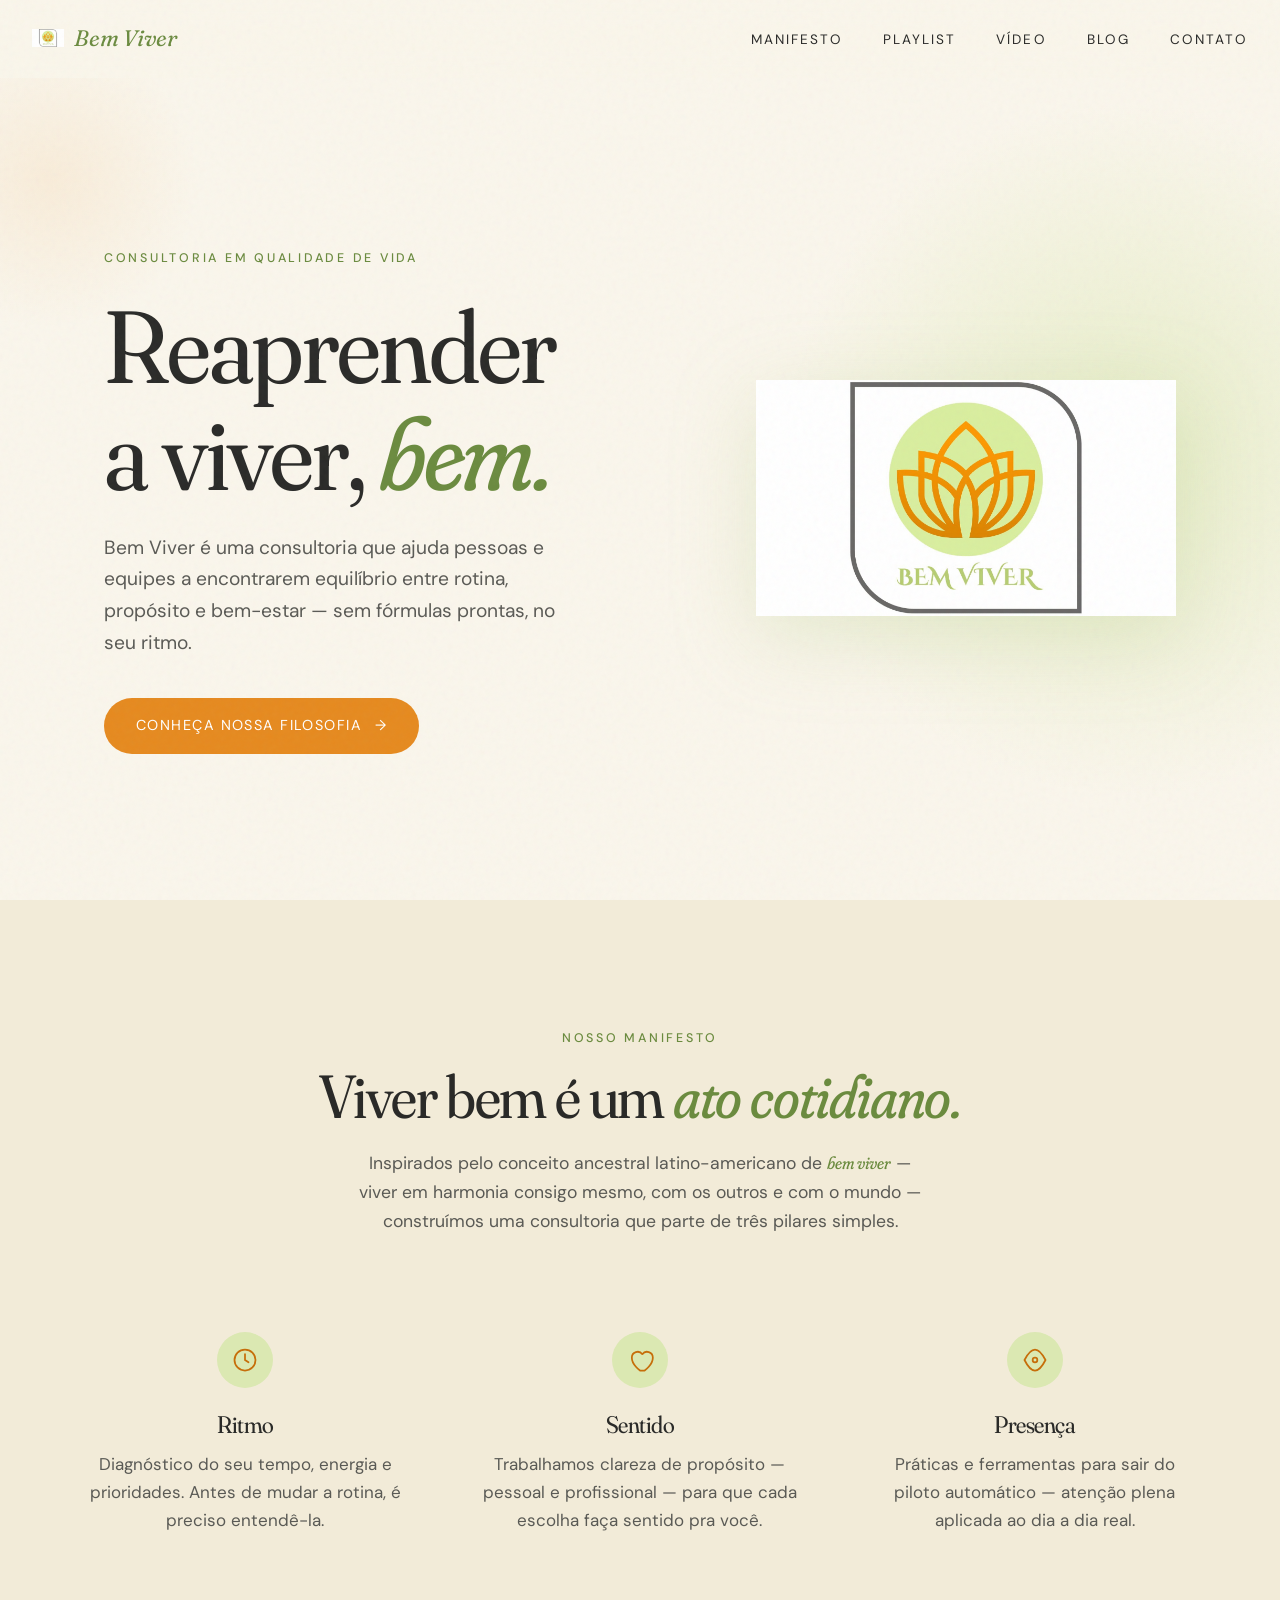
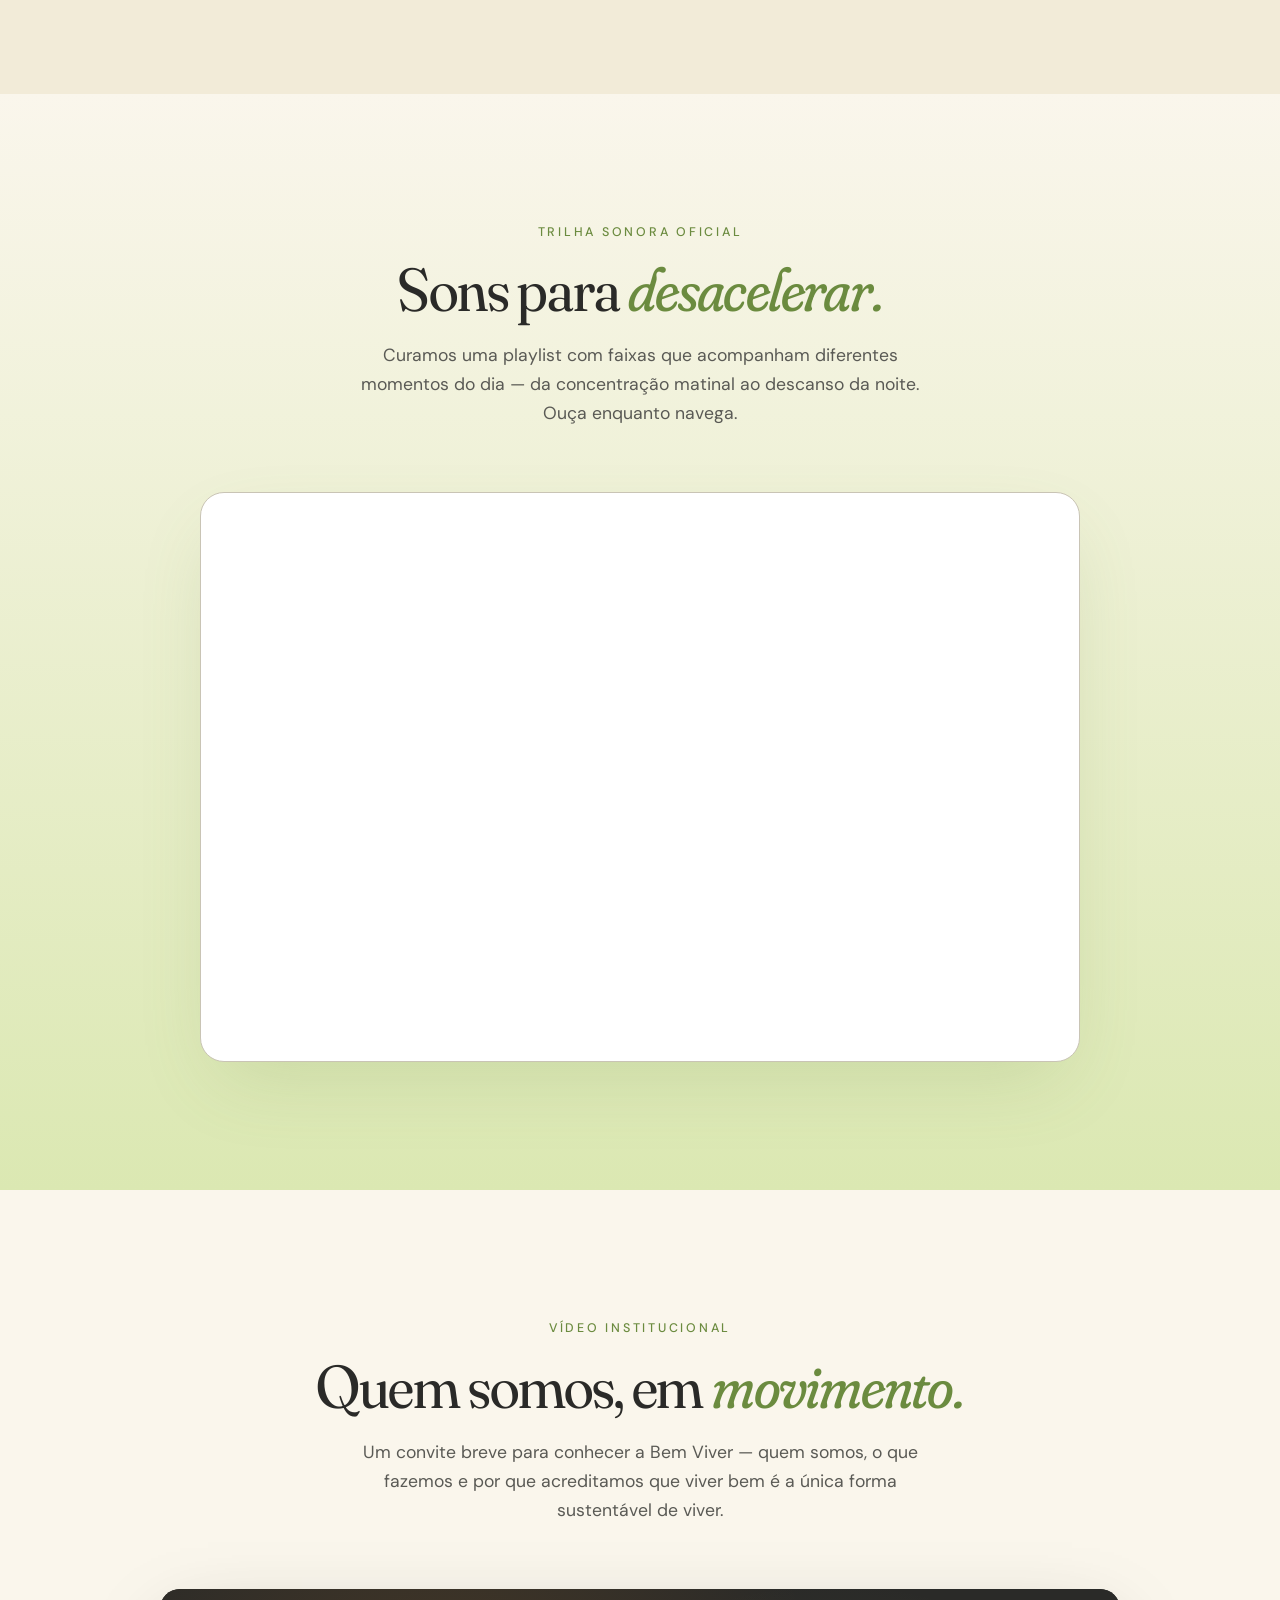
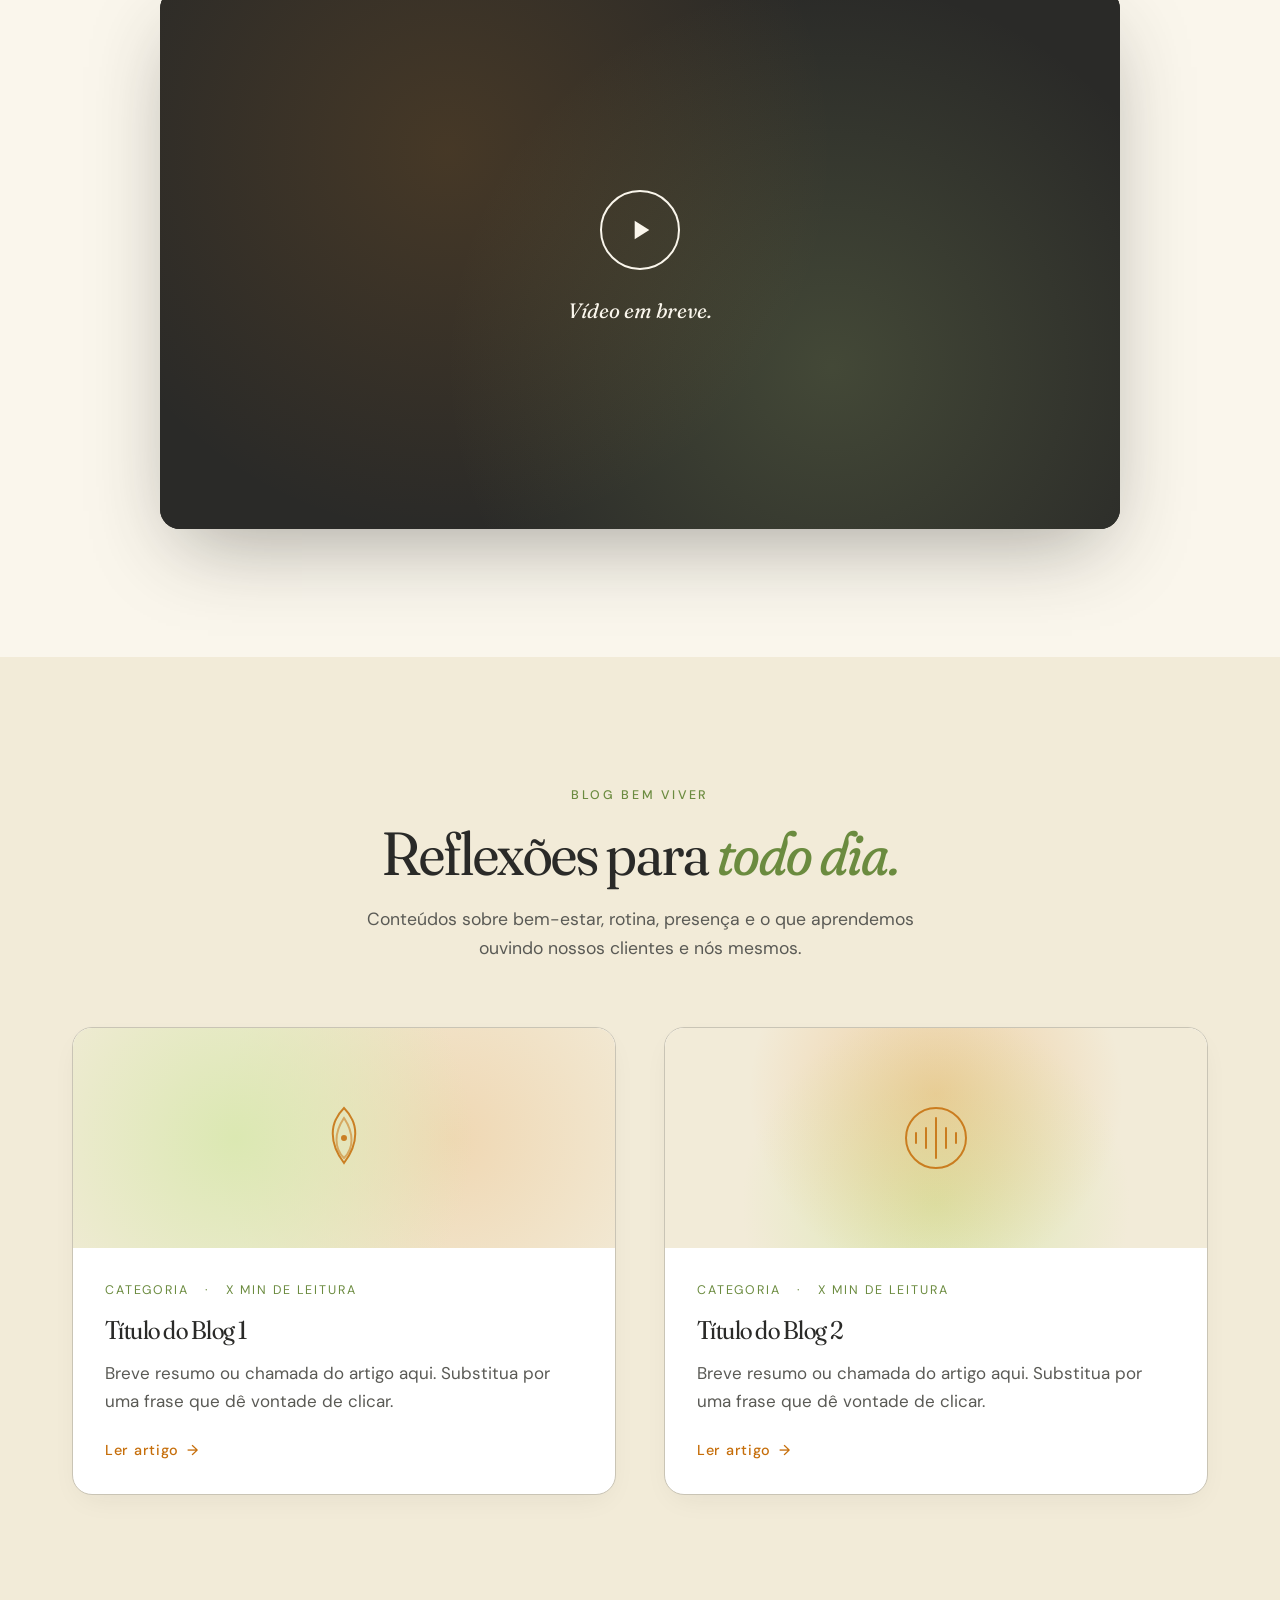
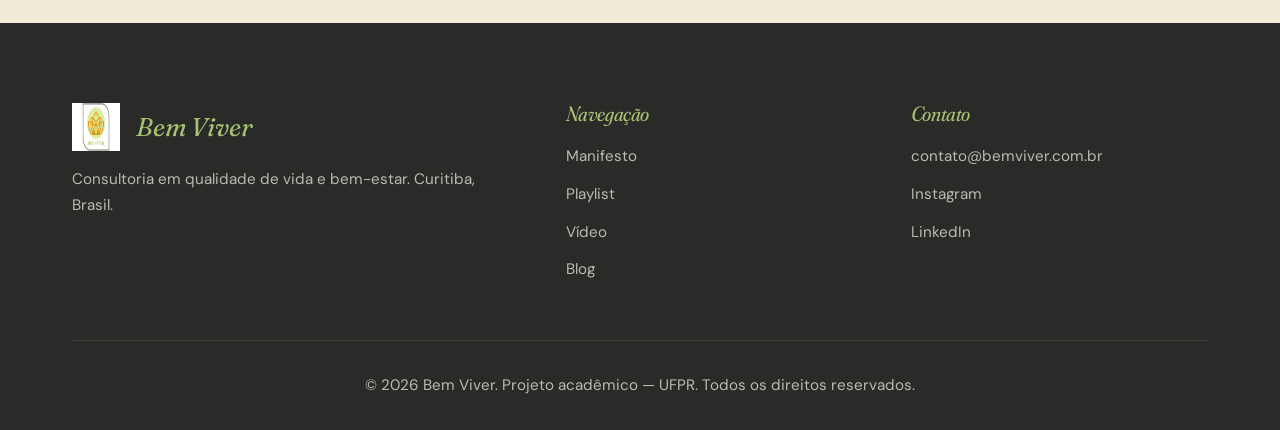
==== index.html @ db036a79 "Add files via upload" ====
<!DOCTYPE html>
<html lang="pt-BR">
<head>
  <meta charset="UTF-8" />
  <meta name="viewport" content="width=device-width, initial-scale=1.0" />
  <title>Bem Viver — Consultoria em Bem-Estar e Qualidade de Vida</title>
  <meta name="description" content="Bem Viver é uma consultoria dedicada a quem busca equilíbrio, propósito e qualidade de vida no cotidiano." />
  <link rel="icon" href="logo.png" type="image/png" />

  <link rel="preconnect" href="https://fonts.googleapis.com" />
  <link rel="preconnect" href="https://fonts.gstatic.com" crossorigin />
  <link href="https://fonts.googleapis.com/css2?family=Fraunces:ital,opsz,wght,SOFT@0,9..144,300..700,30..100;1,9..144,300..700,30..100&family=DM+Sans:opsz,wght@9..40,300..600&display=swap" rel="stylesheet" />

  <link rel="stylesheet" href="style.css" />
</head>
<body>

  <!-- Navigation -->
  <nav class="nav" id="nav">
    <a href="#top" class="nav-brand">
      <img src="logo.png" alt="Bem Viver" />
      <span>Bem Viver</span>
    </a>
    <ul class="nav-links">
      <li><a href="#manifesto">Manifesto</a></li>
      <li><a href="#playlist">Playlist</a></li>
      <li><a href="#video">Vídeo</a></li>
      <li><a href="#blog">Blog</a></li>
      <li><a href="#contato">Contato</a></li>
    </ul>
  </nav>

  <!-- Hero -->
  <header class="hero" id="top">
    <div class="hero-bg-circle"></div>
    <div class="hero-bg-circle small"></div>
    <div class="container">
      <div class="hero-grid">
        <div>
          <span class="eyebrow hero-eyebrow">Consultoria em qualidade de vida</span>
          <h1>
            Reaprender<br />
            a viver, <span class="accent">bem.</span>
          </h1>
          <p class="hero-tagline">
            Bem Viver é uma consultoria que ajuda pessoas e equipes a encontrarem equilíbrio entre rotina, propósito e bem-estar — sem fórmulas prontas, no seu ritmo.
          </p>
          <a href="#manifesto" class="hero-cta">
            Conheça nossa filosofia
            <span class="arrow">→</span>
          </a>
        </div>
        <div class="hero-logo-wrap">
          <img src="logo.png" alt="Logo Bem Viver" />
        </div>
      </div>
    </div>
  </header>

  <!-- Manifesto -->
  <section class="manifesto" id="manifesto">
    <div class="container">
      <div class="section-head">
        <span class="eyebrow">Nosso manifesto</span>
        <h2>Viver bem é um <em>ato cotidiano.</em></h2>
        <p>Inspirados pelo conceito ancestral latino-americano de <em>bem viver</em> — viver em harmonia consigo mesmo, com os outros e com o mundo — construímos uma consultoria que parte de três pilares simples.</p>
      </div>

      <div class="manifesto-grid">
        <div class="pillar reveal">
          <div class="pillar-icon">
            <svg width="28" height="28" viewBox="0 0 24 24" fill="none" stroke="currentColor" stroke-width="1.5">
              <circle cx="12" cy="12" r="9" />
              <path d="M12 7v5l3 2" stroke-linecap="round" />
            </svg>
          </div>
          <h3>Ritmo</h3>
          <p>Diagnóstico do seu tempo, energia e prioridades. Antes de mudar a rotina, é preciso entendê-la.</p>
        </div>

        <div class="pillar reveal">
          <div class="pillar-icon">
            <svg width="28" height="28" viewBox="0 0 24 24" fill="none" stroke="currentColor" stroke-width="1.5">
              <path d="M12 21s-7-5-7-11a5 5 0 0 1 9-3 5 5 0 0 1 9 3c0 6-7 11-7 11l-2 0 0 0Z" stroke-linejoin="round" />
            </svg>
          </div>
          <h3>Sentido</h3>
          <p>Trabalhamos clareza de propósito — pessoal e profissional — para que cada escolha faça sentido pra você.</p>
        </div>

        <div class="pillar reveal">
          <div class="pillar-icon">
            <svg width="28" height="28" viewBox="0 0 24 24" fill="none" stroke="currentColor" stroke-width="1.5">
              <path d="M3 12c3-6 6-9 9-9s6 3 9 9c-3 6-6 9-9 9s-6-3-9-9Z" stroke-linejoin="round" />
              <circle cx="12" cy="12" r="2" />
            </svg>
          </div>
          <h3>Presença</h3>
          <p>Práticas e ferramentas para sair do piloto automático — atenção plena aplicada ao dia a dia real.</p>
        </div>
      </div>
    </div>
  </section>

  <!-- Spotify Playlist -->
  <section class="playlist-section" id="playlist">
    <div class="container">
      <div class="section-head">
        <span class="eyebrow">Trilha sonora oficial</span>
        <h2>Sons para <em>desacelerar.</em></h2>
        <p>Curamos uma playlist com faixas que acompanham diferentes momentos do dia — da concentração matinal ao descanso da noite. Ouça enquanto navega.</p>
      </div>

      <div class="playlist-wrap reveal">
        <iframe
          src="https://open.spotify.com/embed/playlist/1UYiBppP9UuxYVPkmImmEA?utm_source=generator&theme=0"
          height="480"
          frameborder="0"
          allowfullscreen=""
          allow="autoplay; clipboard-write; encrypted-media; fullscreen; picture-in-picture"
          loading="lazy">
        </iframe>
      </div>
    </div>
  </section>

  <!-- Video Section -->
  <section id="video">
    <div class="container">
      <div class="section-head">
        <span class="eyebrow">Vídeo institucional</span>
        <h2>Quem somos, em <em>movimento.</em></h2>
        <p>Um convite breve para conhecer a Bem Viver — quem somos, o que fazemos e por que acreditamos que viver bem é a única forma sustentável de viver.</p>
      </div>

      <div class="video-wrap reveal">
        <!--
          ▼ COMO ADICIONAR SEU VÍDEO ▼
          Opção A: arquivo local — coloque o arquivo (ex: video.mp4) na pasta do projeto e descomente o bloco <video>.
          Opção B: YouTube/Vimeo — substitua o <video> por um <iframe> com o embed do YouTube.
          Para usar o placeholder enquanto isso, mantenha apenas a div .video-placeholder abaixo.
        -->

        <!-- <video controls poster="logo.png">
          <source src="video.mp4" type="video/mp4" />
          Seu navegador não suporta vídeo HTML5.
        </video> -->

        <div class="video-placeholder">
          <div class="play-icon">
            <svg width="32" height="32" viewBox="0 0 24 24" fill="currentColor">
              <path d="M8 5v14l11-7z" />
            </svg>
          </div>
          <p>Vídeo em breve.</p>
        </div>
      </div>
    </div>
  </section>

  <!-- Blog -->
  <section class="manifesto" id="blog">
    <div class="container">
      <div class="section-head">
        <span class="eyebrow">Blog Bem Viver</span>
        <h2>Reflexões para <em>todo dia.</em></h2>
        <p>Conteúdos sobre bem-estar, rotina, presença e o que aprendemos ouvindo nossos clientes e nós mesmos.</p>
      </div>

      <div class="blog-grid">
        <article class="blog-card reveal">
          <div class="blog-card-visual v1">
            <svg viewBox="0 0 100 100" fill="none" stroke="currentColor" stroke-width="2">
              <path d="M50 20 C 35 35, 35 55, 50 75 C 65 55, 65 35, 50 20 Z" />
              <path d="M50 30 C 40 45, 40 60, 50 70 C 60 60, 60 45, 50 30 Z" opacity="0.6" />
              <circle cx="50" cy="50" r="2" fill="currentColor" />
            </svg>
          </div>
          <div class="blog-card-body">
            <div class="blog-card-meta">
              <!-- EDITE: categoria e tempo de leitura -->
              <span>Categoria</span>
              <span>X min de leitura</span>
            </div>
            <!-- EDITE: título do blog 1 -->
            <h3>Título do Blog 1</h3>
            <!-- EDITE: pequeno resumo (1-2 frases) -->
            <p>Breve resumo ou chamada do artigo aqui. Substitua por uma frase que dê vontade de clicar.</p>
            <a href="blog-1.html" class="blog-card-link">Ler artigo</a>
          </div>
        </article>

        <article class="blog-card reveal">
          <div class="blog-card-visual v2">
            <svg viewBox="0 0 100 100" fill="none" stroke="currentColor" stroke-width="2">
              <circle cx="50" cy="50" r="30" />
              <path d="M50 30 v40 M40 40 v20 M60 40 v20 M30 45 v10 M70 45 v10" stroke-linecap="round" />
            </svg>
          </div>
          <div class="blog-card-body">
            <div class="blog-card-meta">
              <!-- EDITE: categoria e tempo de leitura -->
              <span>Categoria</span>
              <span>X min de leitura</span>
            </div>
            <!-- EDITE: título do blog 2 -->
            <h3>Título do Blog 2</h3>
            <!-- EDITE: pequeno resumo (1-2 frases) -->
            <p>Breve resumo ou chamada do artigo aqui. Substitua por uma frase que dê vontade de clicar.</p>
            <a href="blog-2.html" class="blog-card-link">Ler artigo</a>
          </div>
        </article>
      </div>
    </div>
  </section>

  <!-- Footer -->
  <footer id="contato">
    <div class="container">
      <div class="footer-grid">
        <div>
          <div class="footer-brand">
            <img src="logo.png" alt="" />
            <span class="footer-brand-name">Bem Viver</span>
          </div>
          <p>Consultoria em qualidade de vida e bem-estar. Curitiba, Brasil.</p>
        </div>

        <div>
          <h4>Navegação</h4>
          <ul>
            <li><a href="#manifesto">Manifesto</a></li>
            <li><a href="#playlist">Playlist</a></li>
            <li><a href="#video">Vídeo</a></li>
            <li><a href="#blog">Blog</a></li>
          </ul>
        </div>

        <div>
          <h4>Contato</h4>
          <ul>
            <li><a href="mailto:contato@bemviver.com.br">contato@bemviver.com.br</a></li>
            <li><a href="#">Instagram</a></li>
            <li><a href="#">LinkedIn</a></li>
          </ul>
        </div>
      </div>

      <div class="footer-bottom">
        <p>© 2026 Bem Viver. Projeto acadêmico — UFPR. Todos os direitos reservados.</p>
      </div>
    </div>
  </footer>

  <script>
    // Nav border on scroll
    const nav = document.getElementById('nav');
    window.addEventListener('scroll', () => {
      nav.classList.toggle('scrolled', window.scrollY > 30);
    });

    // Reveal on scroll
    const observer = new IntersectionObserver((entries) => {
      entries.forEach(entry => {
        if (entry.isIntersecting) {
          entry.target.classList.add('visible');
          observer.unobserve(entry.target);
        }
      });
    }, { threshold: 0.15 });

    document.querySelectorAll('.reveal').forEach(el => observer.observe(el));
  </script>

</body>
</html>
---- style.css ----
/* ========================================
   BEM VIVER — Design System
   ======================================== */

:root {
  --color-cream: #FAF6EC;
  --color-cream-deep: #F2EBD8;
  --color-sage: #A8C273;
  --color-sage-deep: #6B8B3F;
  --color-sage-soft: #DBE8B2;
  --color-orange: #E68A1F;
  --color-orange-deep: #C66E0A;
  --color-charcoal: #2A2A28;
  --color-charcoal-soft: #5A5A55;
  --color-line: #C9C4B5;

  --font-display: "Fraunces", Georgia, serif;
  --font-body: "DM Sans", -apple-system, BlinkMacSystemFont, sans-serif;

  --max-w: 1200px;
  --max-w-text: 680px;
}

* { box-sizing: border-box; margin: 0; padding: 0; }

html { scroll-behavior: smooth; }

body {
  font-family: var(--font-body);
  font-size: 17px;
  line-height: 1.65;
  color: var(--color-charcoal);
  background: var(--color-cream);
  overflow-x: hidden;
}

/* Subtle grain overlay */
body::before {
  content: "";
  position: fixed;
  inset: 0;
  pointer-events: none;
  z-index: 1000;
  opacity: 0.04;
  background-image: url("data:image/svg+xml,%3Csvg viewBox='0 0 200 200' xmlns='http://www.w3.org/2000/svg'%3E%3Cfilter id='n'%3E%3CfeTurbulence type='fractalNoise' baseFrequency='0.85' numOctaves='3' /%3E%3C/filter%3E%3Crect width='100%25' height='100%25' filter='url(%23n)'/%3E%3C/svg%3E");
}

img { max-width: 100%; display: block; }

a { color: inherit; text-decoration: none; }

/* ========================================
   Typography
   ======================================== */

h1, h2, h3, h4 {
  font-family: var(--font-display);
  font-weight: 400;
  font-variation-settings: "opsz" 144, "SOFT" 50;
  letter-spacing: -0.02em;
  line-height: 1.05;
  color: var(--color-charcoal);
}

h1 { font-size: clamp(3rem, 8vw, 6.5rem); }
h2 { font-size: clamp(2.2rem, 5vw, 3.8rem); }
h3 { font-size: clamp(1.6rem, 3vw, 2.2rem); }

.eyebrow {
  font-family: var(--font-body);
  font-size: 0.78rem;
  text-transform: uppercase;
  letter-spacing: 0.22em;
  color: var(--color-sage-deep);
  font-weight: 500;
}

p { color: var(--color-charcoal-soft); }

em {
  font-family: var(--font-display);
  font-style: italic;
  font-variation-settings: "opsz" 144, "SOFT" 100;
  color: var(--color-sage-deep);
}

/* ========================================
   Layout primitives
   ======================================== */

.container {
  max-width: var(--max-w);
  margin: 0 auto;
  padding: 0 2rem;
}

section {
  padding: 8rem 0;
  position: relative;
}

/* ========================================
   Navigation
   ======================================== */

.nav {
  position: fixed;
  top: 0;
  left: 0;
  right: 0;
  z-index: 100;
  padding: 1.25rem 2rem;
  display: flex;
  justify-content: space-between;
  align-items: center;
  background: rgba(250, 246, 236, 0.85);
  backdrop-filter: blur(12px);
  -webkit-backdrop-filter: blur(12px);
  border-bottom: 1px solid transparent;
  transition: border-color 0.3s ease;
}

.nav.scrolled { border-bottom-color: var(--color-line); }

.nav-brand {
  font-family: var(--font-display);
  font-size: 1.4rem;
  font-style: italic;
  color: var(--color-sage-deep);
  display: flex;
  align-items: center;
  gap: 0.6rem;
}

.nav-brand img {
  width: 32px;
  height: 32px;
  object-fit: contain;
}

.nav-links {
  display: flex;
  gap: 2.5rem;
  list-style: none;
}

.nav-links a {
  font-size: 0.85rem;
  text-transform: uppercase;
  letter-spacing: 0.15em;
  color: var(--color-charcoal);
  position: relative;
  padding-bottom: 0.2rem;
  transition: color 0.2s;
}

.nav-links a::after {
  content: "";
  position: absolute;
  bottom: 0;
  left: 0;
  width: 0;
  height: 1px;
  background: var(--color-orange);
  transition: width 0.3s ease;
}

.nav-links a:hover { color: var(--color-orange-deep); }
.nav-links a:hover::after { width: 100%; }

@media (max-width: 720px) {
  .nav-links { display: none; }
}

/* ========================================
   Hero
   ======================================== */

.hero {
  min-height: 100vh;
  display: flex;
  align-items: center;
  position: relative;
  padding-top: 6rem;
  overflow: hidden;
}

.hero-bg-circle {
  position: absolute;
  width: 700px;
  height: 700px;
  border-radius: 50%;
  background: radial-gradient(circle, var(--color-sage-soft) 0%, transparent 70%);
  right: -200px;
  top: 50%;
  transform: translateY(-50%);
  opacity: 0.6;
  z-index: 0;
}

.hero-bg-circle.small {
  width: 300px;
  height: 300px;
  left: -100px;
  top: 20%;
  background: radial-gradient(circle, rgba(230,138,31,0.15) 0%, transparent 70%);
}

.hero-grid {
  display: grid;
  grid-template-columns: 1.4fr 1fr;
  gap: 4rem;
  align-items: center;
  position: relative;
  z-index: 1;
}

@media (max-width: 880px) {
  .hero-grid { grid-template-columns: 1fr; gap: 2rem; }
}

.hero-eyebrow {
  display: inline-block;
  margin-bottom: 1.5rem;
  animation: fadeUp 0.8s ease forwards;
}

.hero h1 {
  margin-bottom: 1.5rem;
  animation: fadeUp 0.8s 0.1s ease both;
}

.hero h1 .accent {
  font-style: italic;
  color: var(--color-sage-deep);
  font-variation-settings: "opsz" 144, "SOFT" 100;
}

.hero-tagline {
  font-size: 1.2rem;
  max-width: 460px;
  margin-bottom: 2.5rem;
  animation: fadeUp 0.8s 0.2s ease both;
}

.hero-cta {
  display: inline-flex;
  align-items: center;
  gap: 0.8rem;
  padding: 1rem 2rem;
  background: var(--color-orange);
  color: white;
  border-radius: 999px;
  font-size: 0.9rem;
  letter-spacing: 0.1em;
  text-transform: uppercase;
  transition: all 0.3s ease;
  animation: fadeUp 0.8s 0.3s ease both;
  border: none;
  cursor: pointer;
}

.hero-cta:hover {
  background: var(--color-orange-deep);
  transform: translateY(-2px);
  box-shadow: 0 12px 30px -10px rgba(230,138,31,0.5);
}

.hero-cta .arrow {
  transition: transform 0.3s;
}

.hero-cta:hover .arrow { transform: translateX(4px); }

.hero-logo-wrap {
  position: relative;
  animation: fadeIn 1.2s 0.4s ease both;
}

.hero-logo-wrap img {
  width: 100%;
  max-width: 420px;
  margin: 0 auto;
  filter: drop-shadow(0 20px 40px rgba(168, 194, 115, 0.25));
}

/* ========================================
   Section headers
   ======================================== */

.section-head {
  text-align: center;
  margin-bottom: 4rem;
}

.section-head .eyebrow {
  display: block;
  margin-bottom: 1rem;
}

.section-head h2 { margin-bottom: 1.2rem; }

.section-head p {
  max-width: 580px;
  margin: 0 auto;
  font-size: 1.1rem;
}

/* ========================================
   Manifesto
   ======================================== */

.manifesto {
  background: var(--color-cream-deep);
  position: relative;
}

.manifesto-grid {
  display: grid;
  grid-template-columns: repeat(3, 1fr);
  gap: 3rem;
  margin-top: 4rem;
}

@media (max-width: 880px) {
  .manifesto-grid { grid-template-columns: 1fr; gap: 2.5rem; }
}

.pillar {
  text-align: center;
  padding: 2rem 1rem;
}

.pillar-icon {
  width: 56px;
  height: 56px;
  margin: 0 auto 1.5rem;
  display: flex;
  align-items: center;
  justify-content: center;
  background: var(--color-sage-soft);
  border-radius: 50%;
  color: var(--color-orange-deep);
}

.pillar h3 {
  font-size: 1.5rem;
  margin-bottom: 0.8rem;
}

/* ========================================
   Spotify section
   ======================================== */

.playlist-section {
  background: linear-gradient(180deg, var(--color-cream) 0%, var(--color-sage-soft) 100%);
}

.playlist-wrap {
  max-width: 880px;
  margin: 0 auto;
  background: white;
  border-radius: 24px;
  padding: 2.5rem;
  box-shadow: 0 30px 80px -20px rgba(107, 139, 63, 0.2);
  border: 1px solid var(--color-line);
}

.playlist-wrap iframe {
  width: 100%;
  border-radius: 12px;
  border: none;
}

/* ========================================
   Video section
   ======================================== */

.video-wrap {
  max-width: 960px;
  margin: 0 auto;
  position: relative;
  border-radius: 20px;
  overflow: hidden;
  background: var(--color-charcoal);
  aspect-ratio: 16 / 9;
  box-shadow: 0 30px 80px -20px rgba(42, 42, 40, 0.4);
}

.video-wrap video,
.video-wrap iframe {
  width: 100%;
  height: 100%;
  object-fit: cover;
  border: none;
}

.video-placeholder {
  width: 100%;
  height: 100%;
  display: flex;
  flex-direction: column;
  align-items: center;
  justify-content: center;
  gap: 1.5rem;
  background:
    radial-gradient(circle at 30% 30%, rgba(230,138,31,0.15), transparent 50%),
    radial-gradient(circle at 70% 70%, rgba(168,194,115,0.2), transparent 50%),
    var(--color-charcoal);
  color: var(--color-cream);
  text-align: center;
  padding: 2rem;
}

.video-placeholder .play-icon {
  width: 80px;
  height: 80px;
  border: 2px solid var(--color-cream);
  border-radius: 50%;
  display: flex;
  align-items: center;
  justify-content: center;
}

.video-placeholder p {
  font-family: var(--font-display);
  font-style: italic;
  font-size: 1.3rem;
  color: var(--color-cream);
  max-width: 400px;
}

/* ========================================
   Blog
   ======================================== */

.blog-grid {
  display: grid;
  grid-template-columns: repeat(2, 1fr);
  gap: 3rem;
  margin-top: 2rem;
}

@media (max-width: 880px) {
  .blog-grid { grid-template-columns: 1fr; }
}

.blog-card {
  background: white;
  border-radius: 20px;
  overflow: hidden;
  box-shadow: 0 10px 30px -10px rgba(42, 42, 40, 0.08);
  border: 1px solid var(--color-line);
  transition: all 0.4s ease;
  display: flex;
  flex-direction: column;
}

.blog-card:hover {
  transform: translateY(-6px);
  box-shadow: 0 30px 60px -20px rgba(42, 42, 40, 0.15);
}

.blog-card-visual {
  height: 220px;
  position: relative;
  overflow: hidden;
  display: flex;
  align-items: center;
  justify-content: center;
}

.blog-card-visual.v1 {
  background:
    radial-gradient(circle at 30% 50%, var(--color-sage-soft), transparent 60%),
    radial-gradient(circle at 70% 50%, rgba(230,138,31,0.2), transparent 60%),
    var(--color-cream-deep);
}

.blog-card-visual.v2 {
  background:
    radial-gradient(circle at 50% 30%, rgba(230,138,31,0.3), transparent 60%),
    radial-gradient(circle at 50% 80%, var(--color-sage-soft), transparent 60%),
    var(--color-cream-deep);
}

.blog-card-visual svg {
  width: 100px;
  height: 100px;
  color: var(--color-orange-deep);
  opacity: 0.85;
}

.blog-card-body {
  padding: 2rem;
  flex: 1;
  display: flex;
  flex-direction: column;
}

.blog-card-meta {
  display: flex;
  gap: 1rem;
  font-size: 0.78rem;
  text-transform: uppercase;
  letter-spacing: 0.15em;
  color: var(--color-sage-deep);
  margin-bottom: 1rem;
}

.blog-card-meta span:not(:last-child)::after {
  content: "·";
  margin-left: 1rem;
}

.blog-card h3 {
  font-size: 1.6rem;
  margin-bottom: 0.8rem;
  line-height: 1.15;
}

.blog-card p {
  margin-bottom: 1.5rem;
  flex: 1;
}

.blog-card-link {
  color: var(--color-orange-deep);
  font-size: 0.9rem;
  letter-spacing: 0.05em;
  font-weight: 500;
  display: inline-flex;
  align-items: center;
  gap: 0.5rem;
  align-self: flex-start;
}

.blog-card-link::after {
  content: "→";
  transition: transform 0.3s;
}

.blog-card:hover .blog-card-link::after { transform: translateX(4px); }

/* ========================================
   Footer
   ======================================== */

footer {
  background: var(--color-charcoal);
  color: var(--color-cream);
  padding: 5rem 0 2rem;
  margin-top: 0;
}

.footer-grid {
  display: grid;
  grid-template-columns: 1.5fr 1fr 1fr;
  gap: 3rem;
  margin-bottom: 3rem;
}

@media (max-width: 720px) {
  .footer-grid { grid-template-columns: 1fr; gap: 2rem; }
}

footer h4 {
  font-family: var(--font-display);
  font-style: italic;
  color: var(--color-sage);
  font-size: 1.3rem;
  margin-bottom: 1rem;
}

footer p, footer a { color: rgba(250, 246, 236, 0.7); font-size: 0.95rem; }

footer ul { list-style: none; }
footer ul li { margin-bottom: 0.6rem; }
footer a:hover { color: var(--color-orange); }

.footer-brand {
  display: flex;
  align-items: center;
  gap: 1rem;
  margin-bottom: 1rem;
}

.footer-brand img { width: 48px; height: 48px; }

.footer-brand-name {
  font-family: var(--font-display);
  font-style: italic;
  font-size: 1.6rem;
  color: var(--color-sage);
}

.footer-bottom {
  padding-top: 2rem;
  border-top: 1px solid rgba(250, 246, 236, 0.1);
  text-align: center;
  font-size: 0.85rem;
  color: rgba(250, 246, 236, 0.5);
}

/* ========================================
   Animations
   ======================================== */

@keyframes fadeUp {
  from { opacity: 0; transform: translateY(20px); }
  to { opacity: 1; transform: translateY(0); }
}

@keyframes fadeIn {
  from { opacity: 0; }
  to { opacity: 1; }
}

.reveal {
  opacity: 0;
  transform: translateY(30px);
  transition: opacity 0.8s ease, transform 0.8s ease;
}

.reveal.visible {
  opacity: 1;
  transform: translateY(0);
}

/* ========================================
   Blog post page
   ======================================== */

.post-hero {
  padding: 10rem 0 4rem;
  text-align: center;
  background: var(--color-cream-deep);
  position: relative;
  overflow: hidden;
}

.post-hero::before {
  content: "";
  position: absolute;
  width: 500px;
  height: 500px;
  border-radius: 50%;
  background: radial-gradient(circle, var(--color-sage-soft) 0%, transparent 70%);
  top: -200px;
  right: -150px;
  opacity: 0.5;
}

.post-meta {
  display: flex;
  justify-content: center;
  gap: 1.5rem;
  font-size: 0.8rem;
  text-transform: uppercase;
  letter-spacing: 0.18em;
  color: var(--color-sage-deep);
  margin-bottom: 1.5rem;
  position: relative;
}

.post-meta span:not(:last-child)::after {
  content: "·";
  margin-left: 1.5rem;
}

.post-hero h1 {
  max-width: 900px;
  margin: 0 auto 1.5rem;
  font-size: clamp(2.2rem, 5vw, 4rem);
  position: relative;
}

.post-hero .subtitle {
  max-width: 600px;
  margin: 0 auto;
  font-size: 1.2rem;
  font-style: italic;
  font-family: var(--font-display);
  color: var(--color-charcoal-soft);
  position: relative;
}

.post-body {
  max-width: var(--max-w-text);
  margin: 0 auto;
  padding: 5rem 2rem;
}

.post-body p {
  font-size: 1.1rem;
  line-height: 1.8;
  margin-bottom: 1.5rem;
  color: var(--color-charcoal);
}

.post-body h2 {
  font-size: 2rem;
  margin: 3rem 0 1.2rem;
  color: var(--color-sage-deep);
}

.post-body h3 {
  font-size: 1.4rem;
  margin: 2.5rem 0 1rem;
  font-style: italic;
}

.post-body blockquote {
  margin: 2.5rem 0;
  padding: 1.5rem 2rem;
  border-left: 3px solid var(--color-orange);
  background: var(--color-cream-deep);
  font-family: var(--font-display);
  font-style: italic;
  font-size: 1.3rem;
  color: var(--color-sage-deep);
  border-radius: 0 12px 12px 0;
}

.post-body ul, .post-body ol {
  margin: 1.5rem 0 1.5rem 1.5rem;
  font-size: 1.1rem;
  line-height: 1.8;
}

.post-body li { margin-bottom: 0.6rem; }

.post-body strong { color: var(--color-charcoal); }

.post-body a {
  color: var(--color-orange-deep);
  border-bottom: 1px solid var(--color-orange);
  transition: color 0.2s;
}

.post-body a:hover { color: var(--color-orange); }

.back-link {
  display: inline-flex;
  align-items: center;
  gap: 0.5rem;
  padding: 0.6rem 1.2rem;
  border: 1px solid var(--color-line);
  border-radius: 999px;
  font-size: 0.85rem;
  text-transform: uppercase;
  letter-spacing: 0.12em;
  color: var(--color-charcoal);
  transition: all 0.3s;
  margin-top: 3rem;
}

.back-link:hover {
  background: var(--color-sage-deep);
  color: var(--color-cream);
  border-color: var(--color-sage-deep);
}
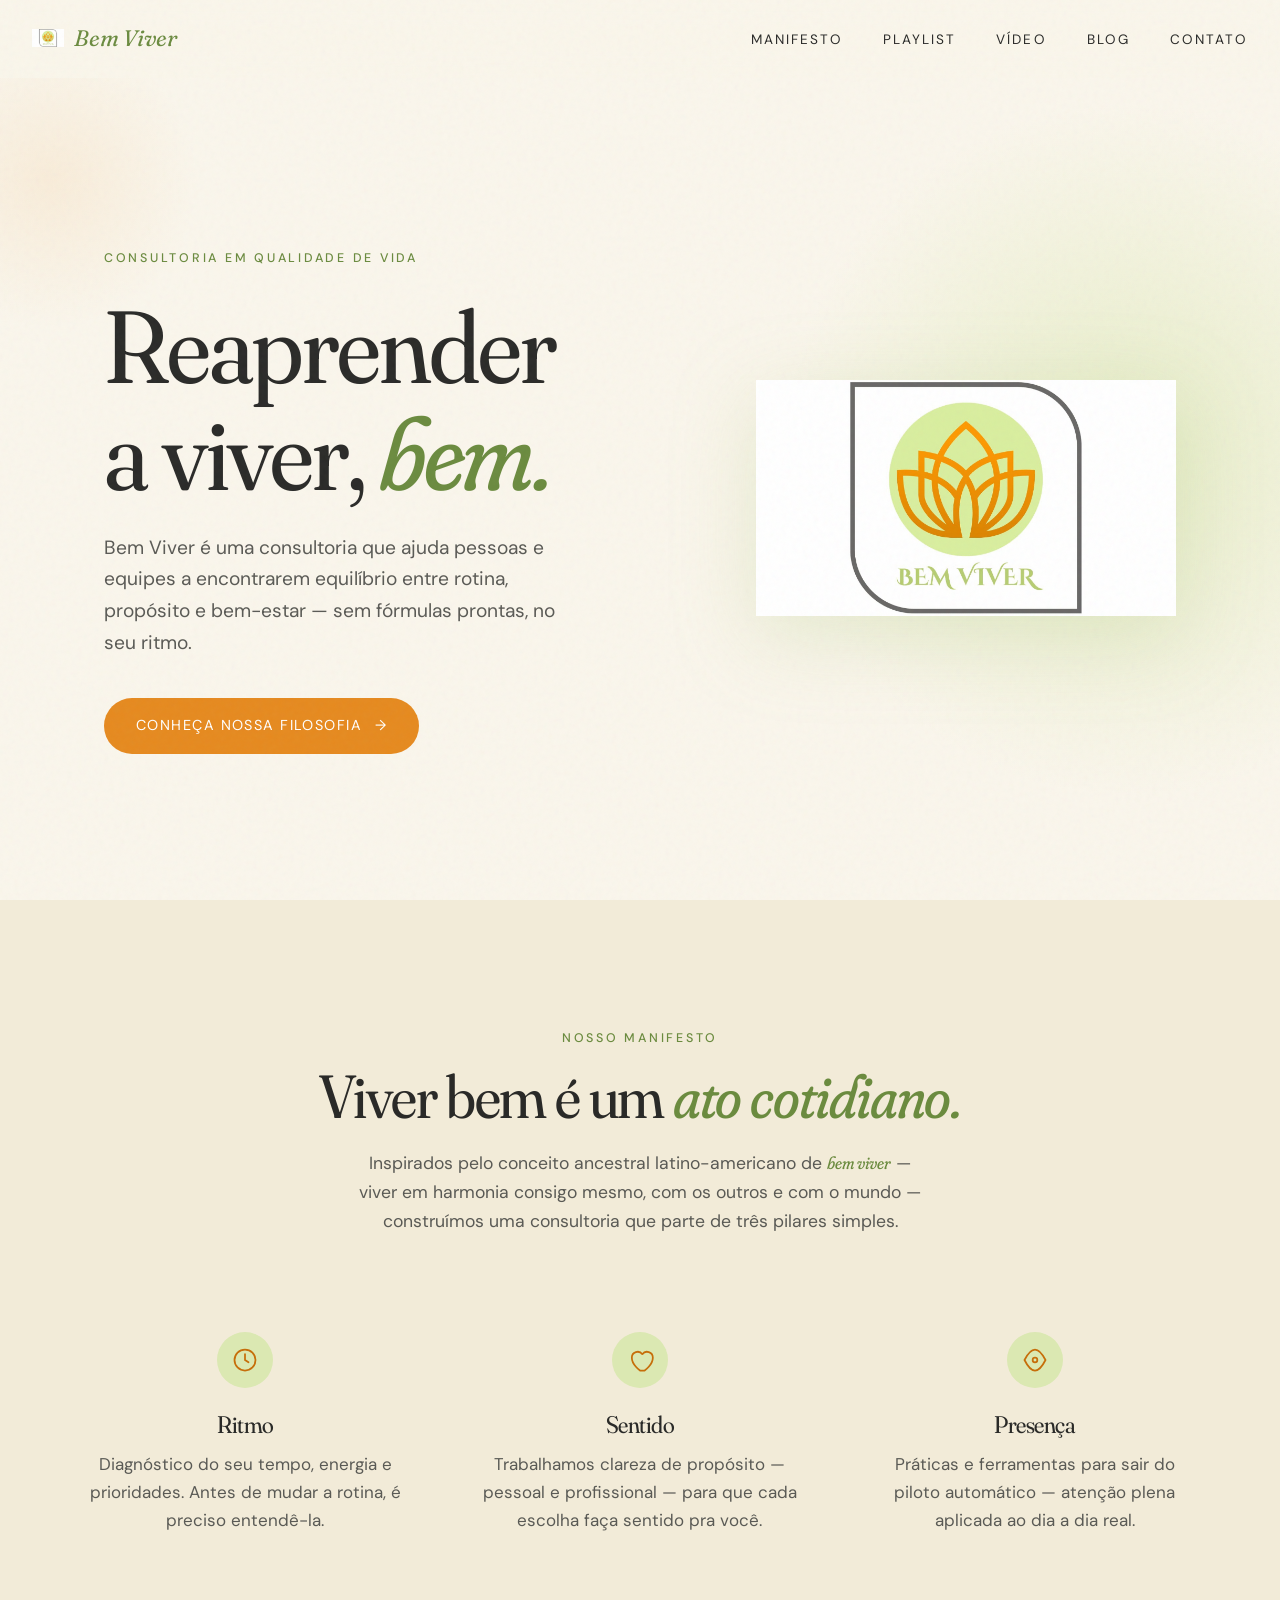
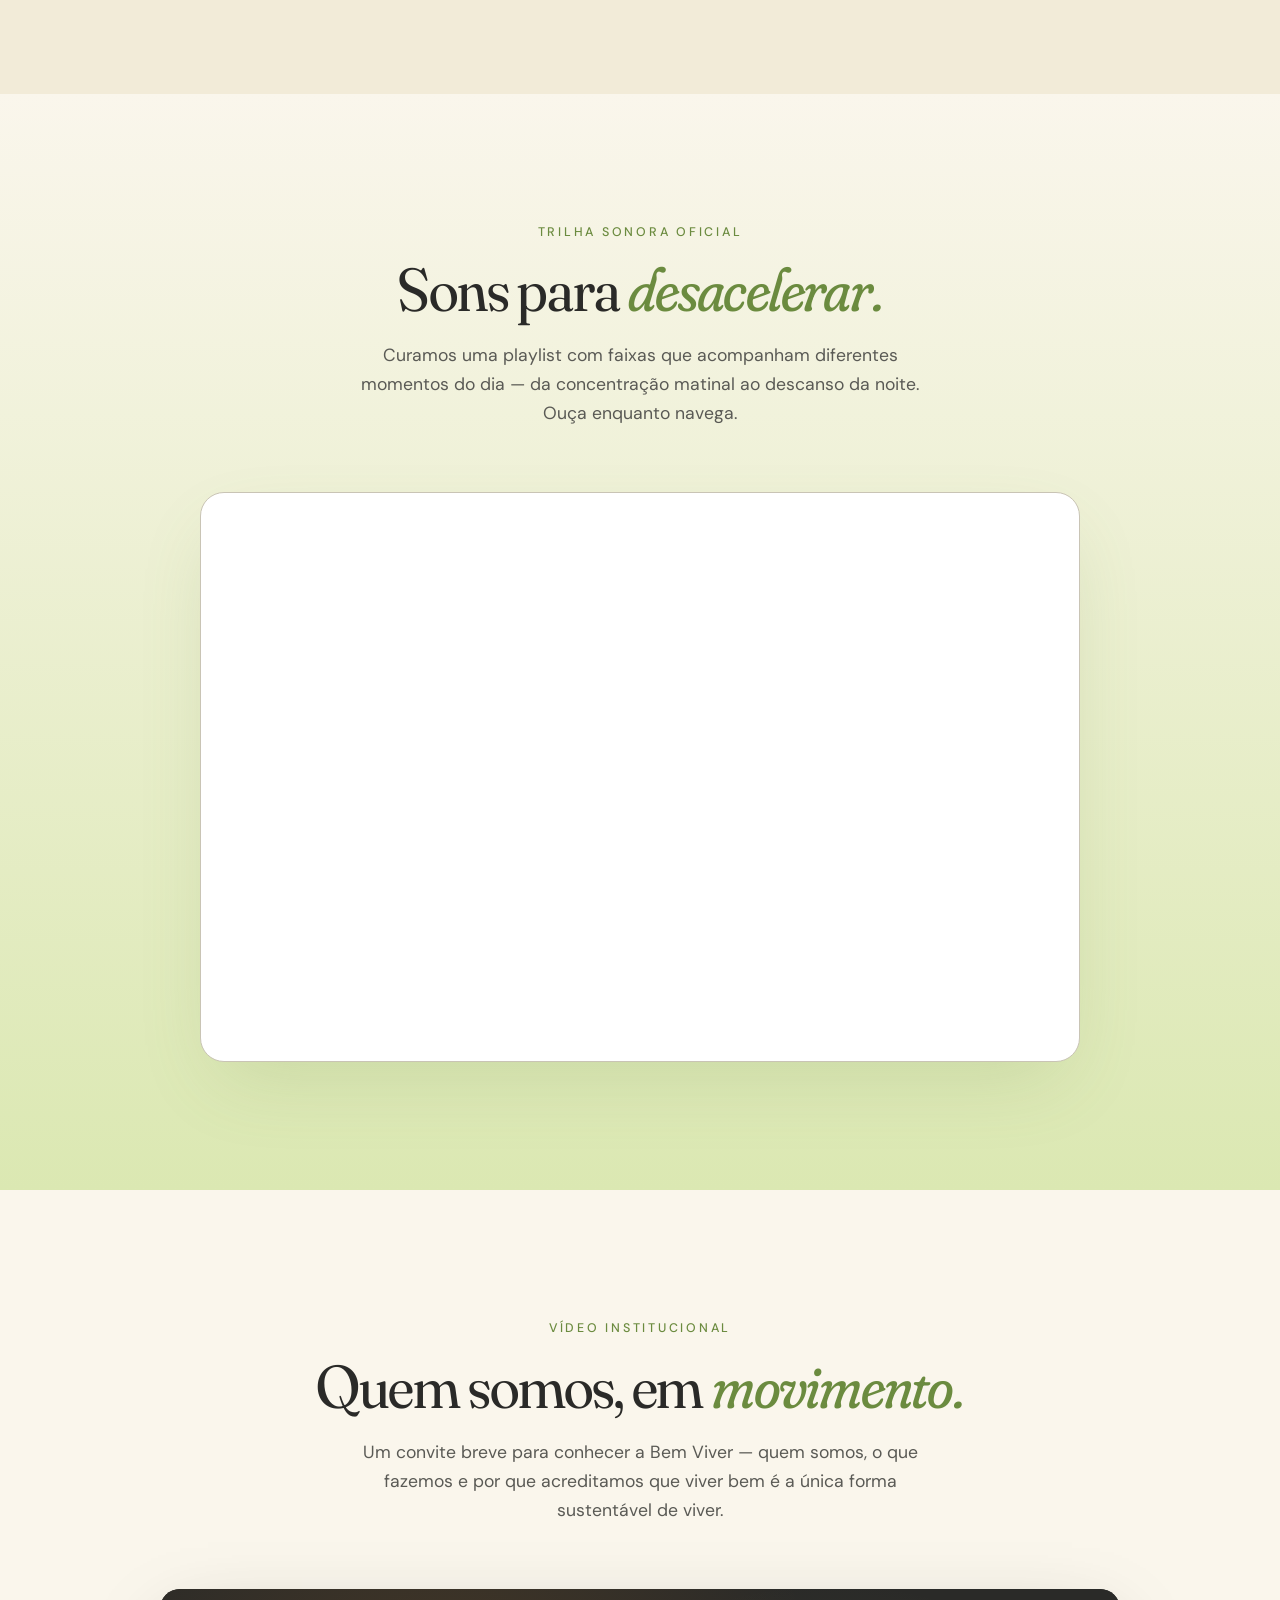
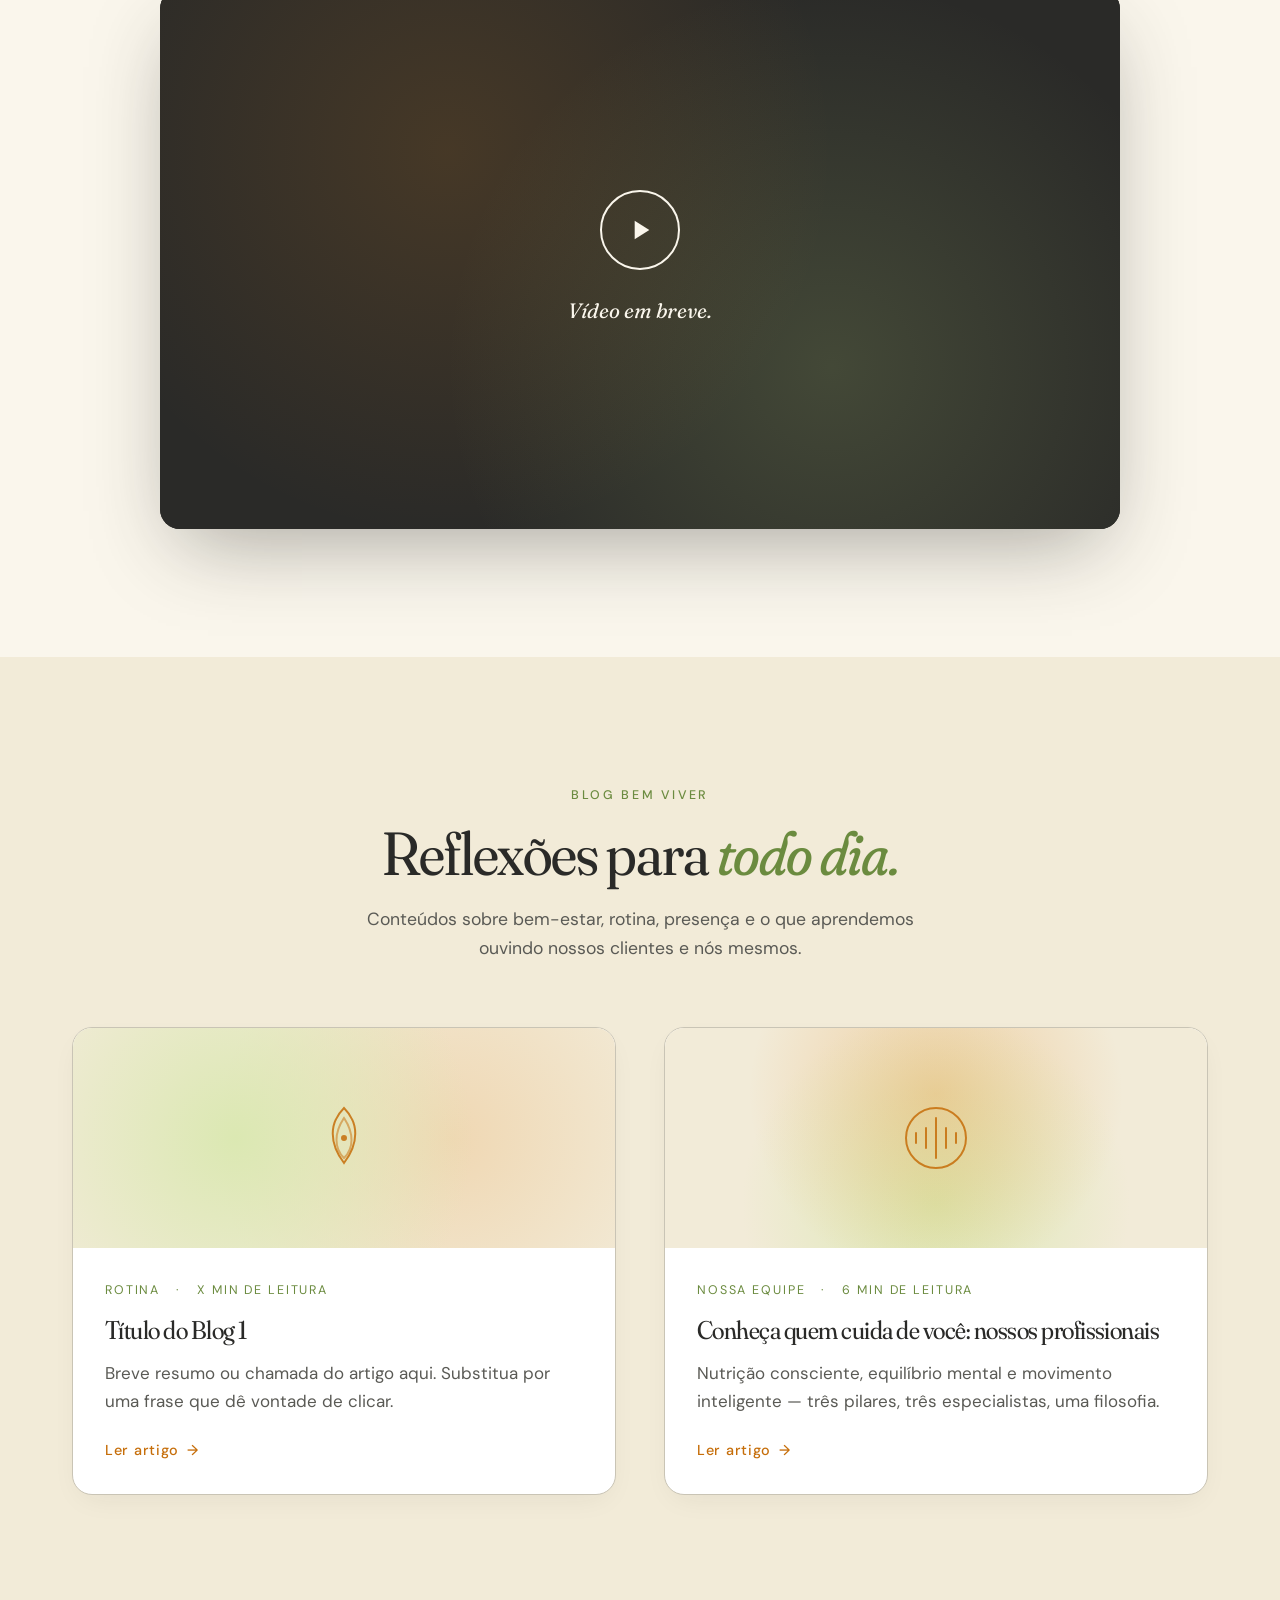
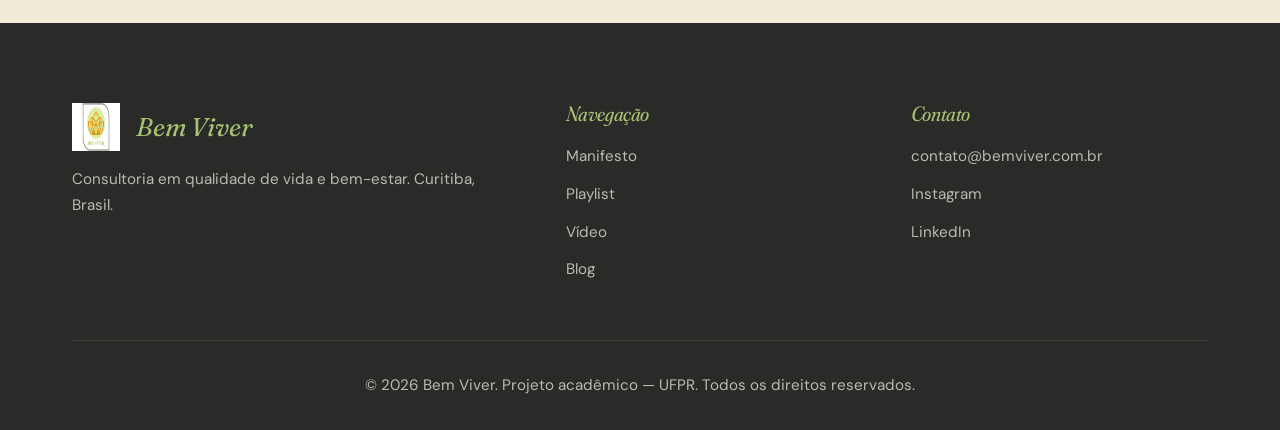
==== commit d944c736: "Add files via upload" ====
--- a/index.html
+++ b/index.html
@@ -178,11 +178,11 @@
           </div>
           <div class="blog-card-body">
             <div class="blog-card-meta">
-              <!-- EDITE: categoria e tempo de leitura -->
-              <span>Categoria</span>
+              <!-- EDITE: tempo de leitura quando o texto chegar -->
+              <span>Rotina</span>
               <span>X min de leitura</span>
             </div>
-            <!-- EDITE: título do blog 1 -->
+            <!-- EDITE: título do blog 1 (texto da Stefany) -->
             <h3>Título do Blog 1</h3>
             <!-- EDITE: pequeno resumo (1-2 frases) -->
             <p>Breve resumo ou chamada do artigo aqui. Substitua por uma frase que dê vontade de clicar.</p>
@@ -199,14 +199,11 @@
           </div>
           <div class="blog-card-body">
             <div class="blog-card-meta">
-              <!-- EDITE: categoria e tempo de leitura -->
-              <span>Categoria</span>
-              <span>X min de leitura</span>
+              <span>Nossa equipe</span>
+              <span>6 min de leitura</span>
             </div>
-            <!-- EDITE: título do blog 2 -->
-            <h3>Título do Blog 2</h3>
-            <!-- EDITE: pequeno resumo (1-2 frases) -->
-            <p>Breve resumo ou chamada do artigo aqui. Substitua por uma frase que dê vontade de clicar.</p>
+            <h3>Conheça quem cuida de você: nossos profissionais</h3>
+            <p>Nutrição consciente, equilíbrio mental e movimento inteligente — três pilares, três especialistas, uma filosofia.</p>
             <a href="blog-2.html" class="blog-card-link">Ler artigo</a>
           </div>
         </article>
--- a/style.css
+++ b/style.css
@@ -760,3 +760,172 @@
   color: var(--color-cream);
   border-color: var(--color-sage-deep);
 }
+
+/* ========================================
+   "Listen while reading" widget
+   ======================================== */
+
+.listen-widget {
+  background: linear-gradient(135deg, var(--color-sage-soft) 0%, var(--color-cream-deep) 100%);
+  border-radius: 16px;
+  padding: 1.5rem;
+  margin: 0 0 3rem;
+  display: flex;
+  flex-direction: column;
+  gap: 1rem;
+  border: 1px solid var(--color-line);
+}
+
+.listen-widget-header {
+  display: flex;
+  align-items: center;
+  gap: 0.75rem;
+}
+
+.listen-widget-icon {
+  width: 36px;
+  height: 36px;
+  background: var(--color-orange);
+  border-radius: 50%;
+  display: flex;
+  align-items: center;
+  justify-content: center;
+  color: white;
+  flex-shrink: 0;
+}
+
+.listen-widget-text {
+  font-family: var(--font-display);
+  font-style: italic;
+  font-size: 1.05rem;
+  color: var(--color-sage-deep);
+  line-height: 1.3;
+}
+
+.listen-widget iframe {
+  width: 100%;
+  border-radius: 12px;
+  border: none;
+}
+
+/* ========================================
+   Professional profile card
+   ======================================== */
+
+.pro-card {
+  display: grid;
+  grid-template-columns: 200px 1fr;
+  gap: 2rem;
+  margin: 3rem 0;
+  padding: 2rem;
+  background: white;
+  border-radius: 20px;
+  border: 1px solid var(--color-line);
+  box-shadow: 0 10px 30px -10px rgba(42, 42, 40, 0.06);
+  align-items: start;
+}
+
+@media (max-width: 720px) {
+  .pro-card {
+    grid-template-columns: 1fr;
+    gap: 1.5rem;
+    padding: 1.5rem;
+  }
+}
+
+.pro-photo {
+  width: 100%;
+  aspect-ratio: 1;
+  border-radius: 16px;
+  overflow: hidden;
+  background:
+    radial-gradient(circle at 30% 30%, var(--color-sage-soft), transparent 60%),
+    radial-gradient(circle at 70% 70%, rgba(230,138,31,0.2), transparent 60%),
+    var(--color-cream-deep);
+  display: flex;
+  align-items: center;
+  justify-content: center;
+  position: relative;
+}
+
+.pro-photo img {
+  width: 100%;
+  height: 100%;
+  object-fit: cover;
+}
+
+.pro-photo-placeholder {
+  text-align: center;
+  padding: 1rem;
+  color: var(--color-sage-deep);
+}
+
+.pro-photo-placeholder svg {
+  width: 48px;
+  height: 48px;
+  margin-bottom: 0.5rem;
+  opacity: 0.6;
+}
+
+.pro-photo-placeholder .ph-name {
+  font-family: var(--font-display);
+  font-style: italic;
+  font-size: 0.95rem;
+  opacity: 0.7;
+}
+
+.pro-info h3 {
+  font-size: 1.5rem !important;
+  margin: 0 0 0.5rem !important;
+  color: var(--color-charcoal) !important;
+}
+
+.pro-info .pro-tagline {
+  font-family: var(--font-display);
+  font-style: italic;
+  font-size: 1.05rem;
+  color: var(--color-sage-deep);
+  margin-bottom: 1.2rem;
+}
+
+.pro-info p {
+  font-size: 1rem;
+  line-height: 1.7;
+  margin-bottom: 1rem;
+}
+
+.pro-meta {
+  margin-top: 1.2rem;
+  padding-top: 1.2rem;
+  border-top: 1px solid var(--color-line);
+  display: grid;
+  gap: 0.5rem;
+}
+
+.pro-meta-row {
+  display: grid;
+  grid-template-columns: 130px 1fr;
+  gap: 1rem;
+  font-size: 0.92rem;
+}
+
+@media (max-width: 720px) {
+  .pro-meta-row {
+    grid-template-columns: 1fr;
+    gap: 0.25rem;
+  }
+}
+
+.pro-meta-label {
+  text-transform: uppercase;
+  letter-spacing: 0.12em;
+  font-size: 0.72rem;
+  color: var(--color-sage-deep);
+  font-weight: 500;
+  padding-top: 2px;
+}
+
+.pro-meta-value {
+  color: var(--color-charcoal);
+  line-height: 1.5;
+}
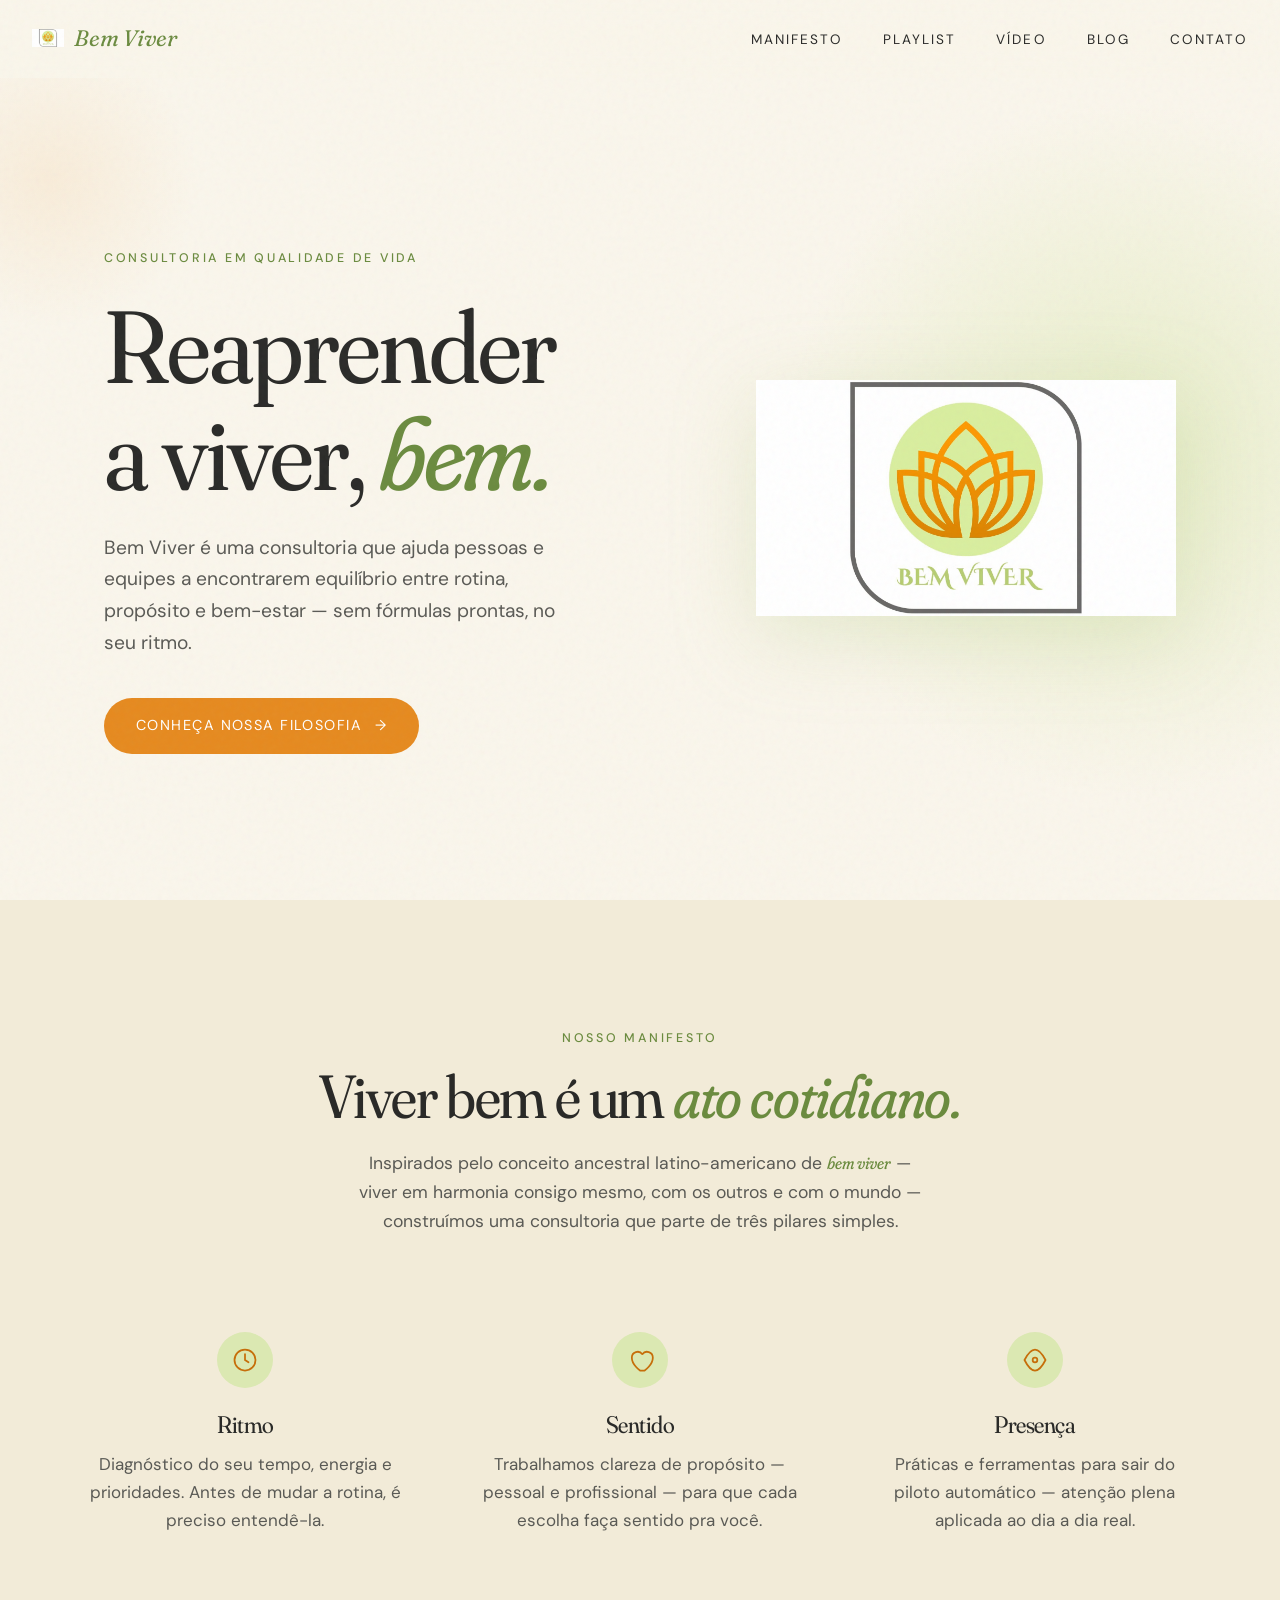
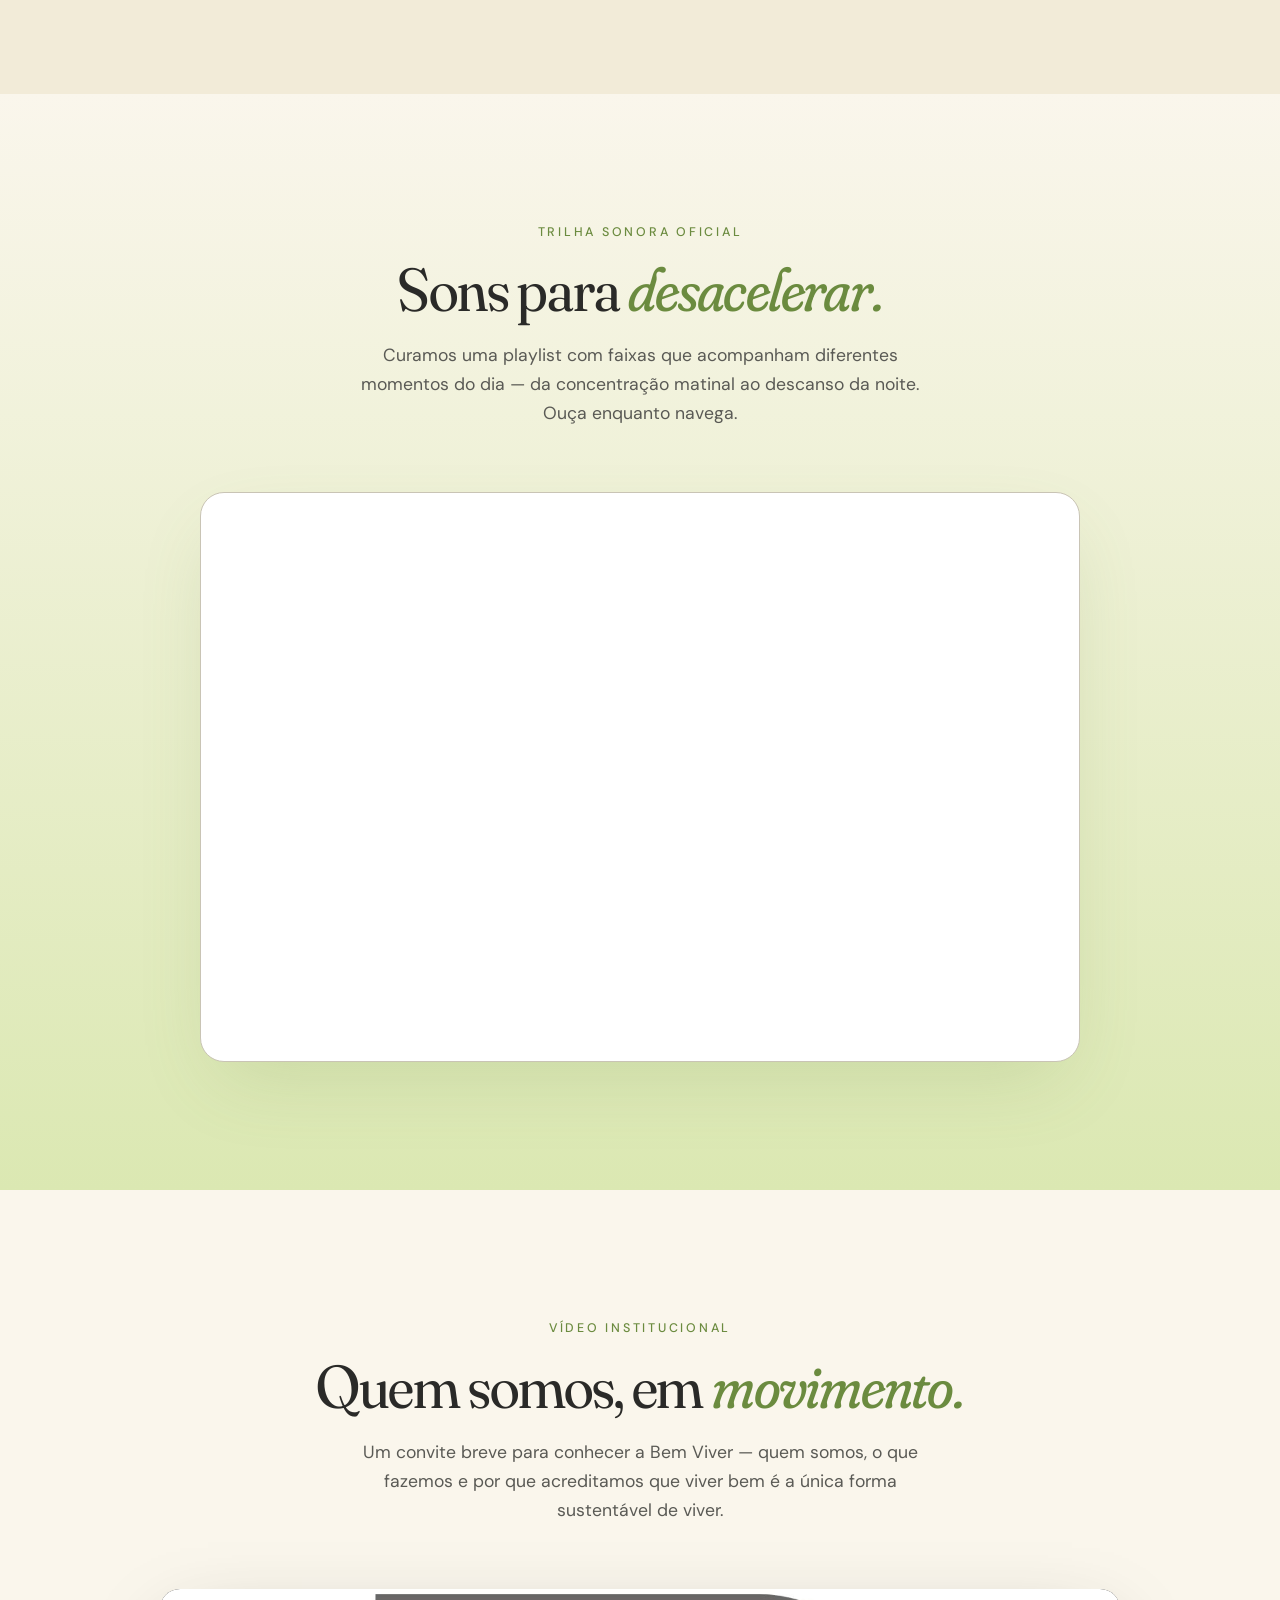
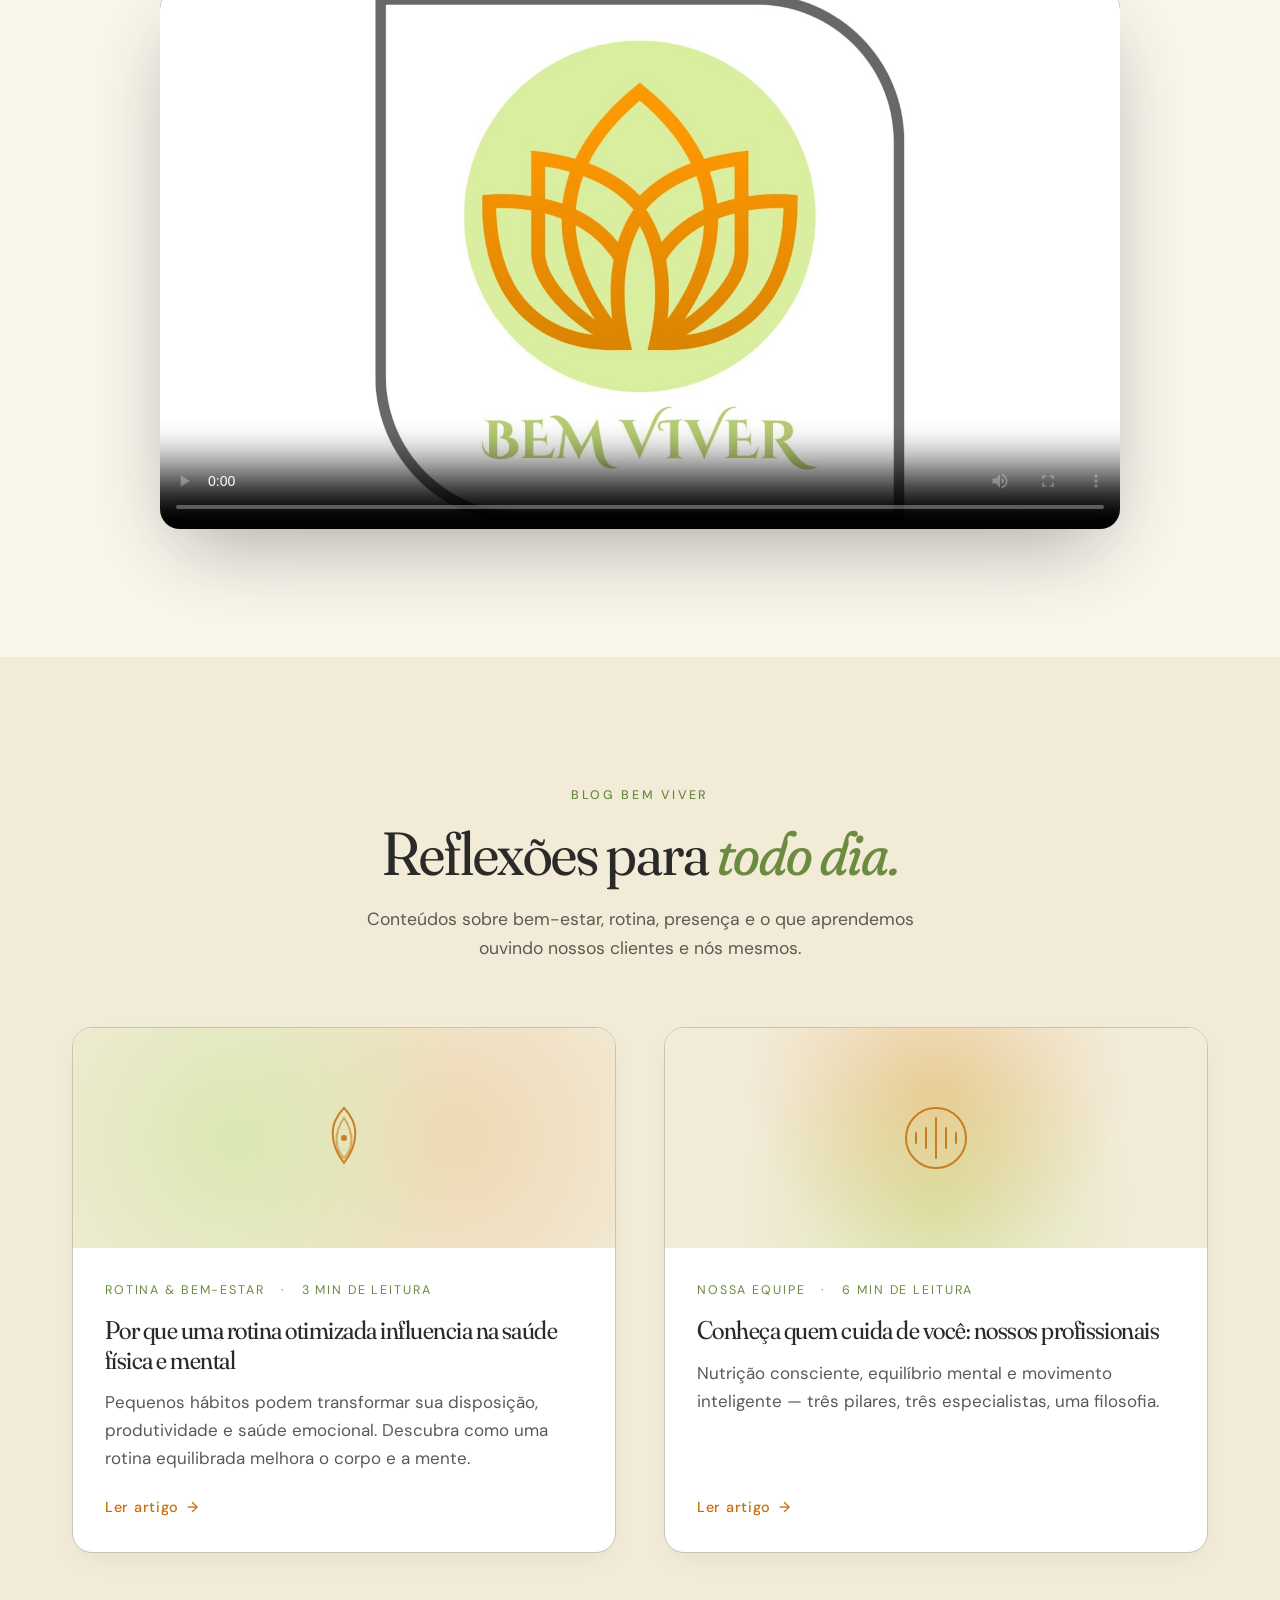
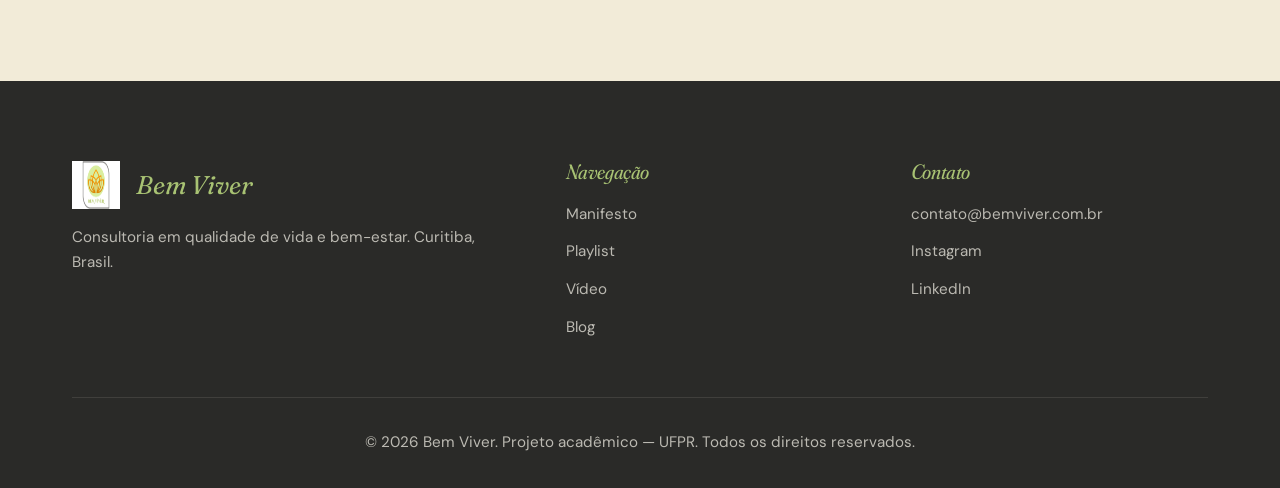
==== commit f21ab11d: "Add files via upload" ====
--- a/index.html
+++ b/index.html
@@ -134,26 +134,10 @@
       </div>
 
       <div class="video-wrap reveal">
-        <!--
-          ▼ COMO ADICIONAR SEU VÍDEO ▼
-          Opção A: arquivo local — coloque o arquivo (ex: video.mp4) na pasta do projeto e descomente o bloco <video>.
-          Opção B: YouTube/Vimeo — substitua o <video> por um <iframe> com o embed do YouTube.
-          Para usar o placeholder enquanto isso, mantenha apenas a div .video-placeholder abaixo.
-        -->
-
-        <!-- <video controls poster="logo.png">
+        <video controls poster="logo.png" preload="metadata">
           <source src="video.mp4" type="video/mp4" />
           Seu navegador não suporta vídeo HTML5.
-        </video> -->
-
-        <div class="video-placeholder">
-          <div class="play-icon">
-            <svg width="32" height="32" viewBox="0 0 24 24" fill="currentColor">
-              <path d="M8 5v14l11-7z" />
-            </svg>
-          </div>
-          <p>Vídeo em breve.</p>
-        </div>
+        </video>
       </div>
     </div>
   </section>
@@ -178,14 +162,11 @@
           </div>
           <div class="blog-card-body">
             <div class="blog-card-meta">
-              <!-- EDITE: tempo de leitura quando o texto chegar -->
-              <span>Rotina</span>
-              <span>X min de leitura</span>
+              <span>Rotina &amp; Bem-estar</span>
+              <span>3 min de leitura</span>
             </div>
-            <!-- EDITE: título do blog 1 (texto da Stefany) -->
-            <h3>Título do Blog 1</h3>
-            <!-- EDITE: pequeno resumo (1-2 frases) -->
-            <p>Breve resumo ou chamada do artigo aqui. Substitua por uma frase que dê vontade de clicar.</p>
+            <h3>Por que uma rotina otimizada influencia na saúde física e mental</h3>
+            <p>Pequenos hábitos podem transformar sua disposição, produtividade e saúde emocional. Descubra como uma rotina equilibrada melhora o corpo e a mente.</p>
             <a href="blog-1.html" class="blog-card-link">Ler artigo</a>
           </div>
         </article>
--- a/style.css
+++ b/style.css
@@ -929,3 +929,116 @@
   color: var(--color-charcoal);
   line-height: 1.5;
 }
+
+/* ========================================
+   Post visual (mosaic / image)
+   ======================================== */
+
+.post-visual {
+  margin: 3rem -1rem;
+}
+
+@media (min-width: 720px) {
+  .post-visual {
+    margin: 3.5rem -3rem;
+  }
+}
+
+.post-visual img {
+  width: 100%;
+  border-radius: 16px;
+  box-shadow: 0 20px 50px -20px rgba(42, 42, 40, 0.2);
+}
+
+.post-visual figcaption {
+  margin-top: 1rem;
+  font-size: 0.92rem;
+  font-style: italic;
+  color: var(--color-charcoal-soft);
+  text-align: center;
+  padding: 0 1rem;
+  line-height: 1.5;
+}
+
+/* ========================================
+   Audio section (auditivo)
+   ======================================== */
+
+.audio-section {
+  margin: 4rem 0;
+  padding: 2.5rem;
+  background: linear-gradient(135deg, var(--color-sage-soft) 0%, var(--color-cream-deep) 100%);
+  border-radius: 20px;
+  border: 1px solid var(--color-line);
+}
+
+.audio-section-eyebrow {
+  font-family: var(--font-body);
+  font-size: 0.78rem;
+  text-transform: uppercase;
+  letter-spacing: 0.22em;
+  color: var(--color-sage-deep);
+  font-weight: 500;
+  margin-bottom: 0.75rem;
+  display: block;
+}
+
+.audio-section h3 {
+  font-family: var(--font-display);
+  font-style: italic;
+  font-size: 1.6rem;
+  color: var(--color-sage-deep);
+  margin: 0 0 1rem !important;
+  line-height: 1.2;
+}
+
+.audio-section p {
+  font-size: 1rem !important;
+  margin-bottom: 1.5rem !important;
+}
+
+.audio-section iframe {
+  width: 100%;
+  border-radius: 12px;
+  border: none;
+  display: block;
+}
+
+/* ========================================
+   References
+   ======================================== */
+
+.post-references {
+  margin-top: 4rem;
+  padding-top: 2rem;
+  border-top: 1px solid var(--color-line);
+}
+
+.post-references h4 {
+  font-family: var(--font-body);
+  font-size: 0.78rem;
+  text-transform: uppercase;
+  letter-spacing: 0.22em;
+  color: var(--color-sage-deep);
+  font-weight: 500;
+  margin-bottom: 1.2rem;
+}
+
+.post-references ul {
+  list-style: none !important;
+  margin: 0 !important;
+  padding: 0;
+}
+
+.post-references li {
+  font-size: 0.92rem !important;
+  line-height: 1.6;
+  color: var(--color-charcoal-soft);
+  padding: 0.6rem 0;
+  border-bottom: 1px dashed var(--color-line);
+  margin-bottom: 0 !important;
+}
+
+.post-references li:last-child {
+  border-bottom: none;
+}
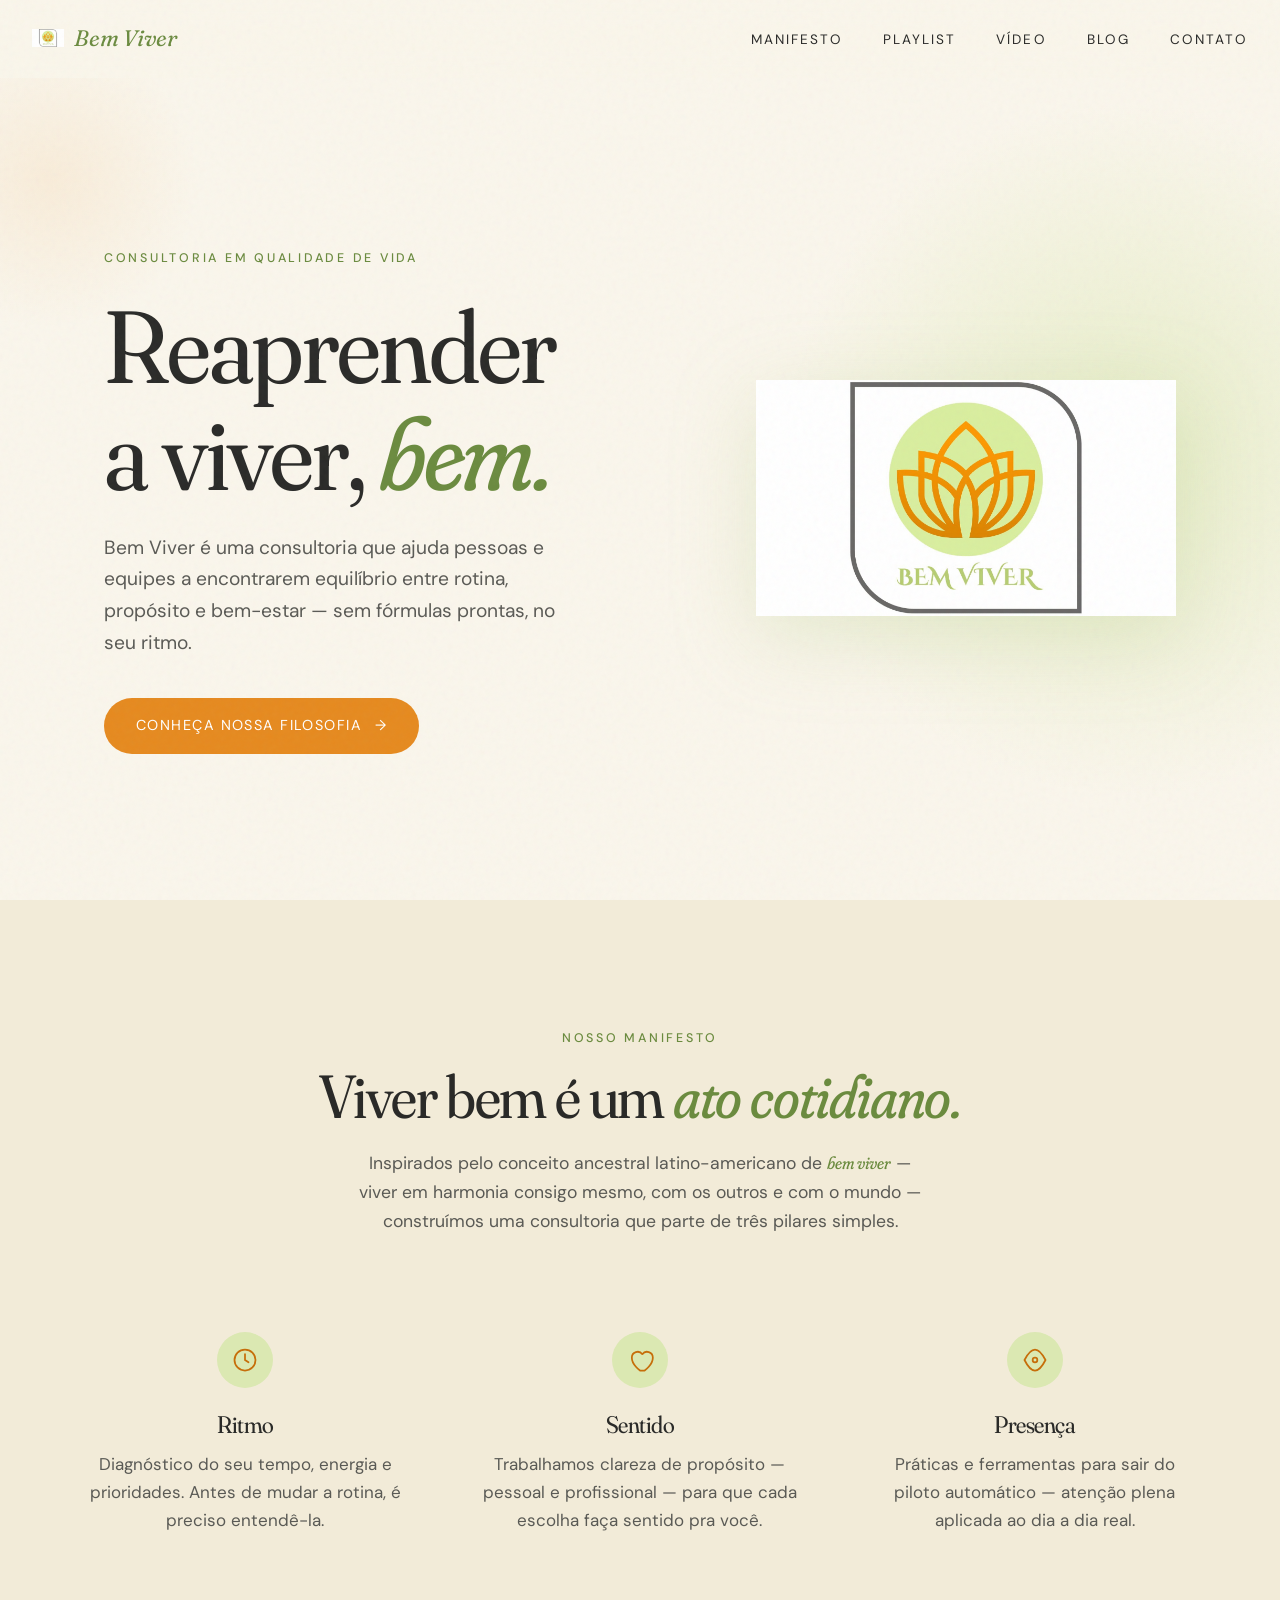
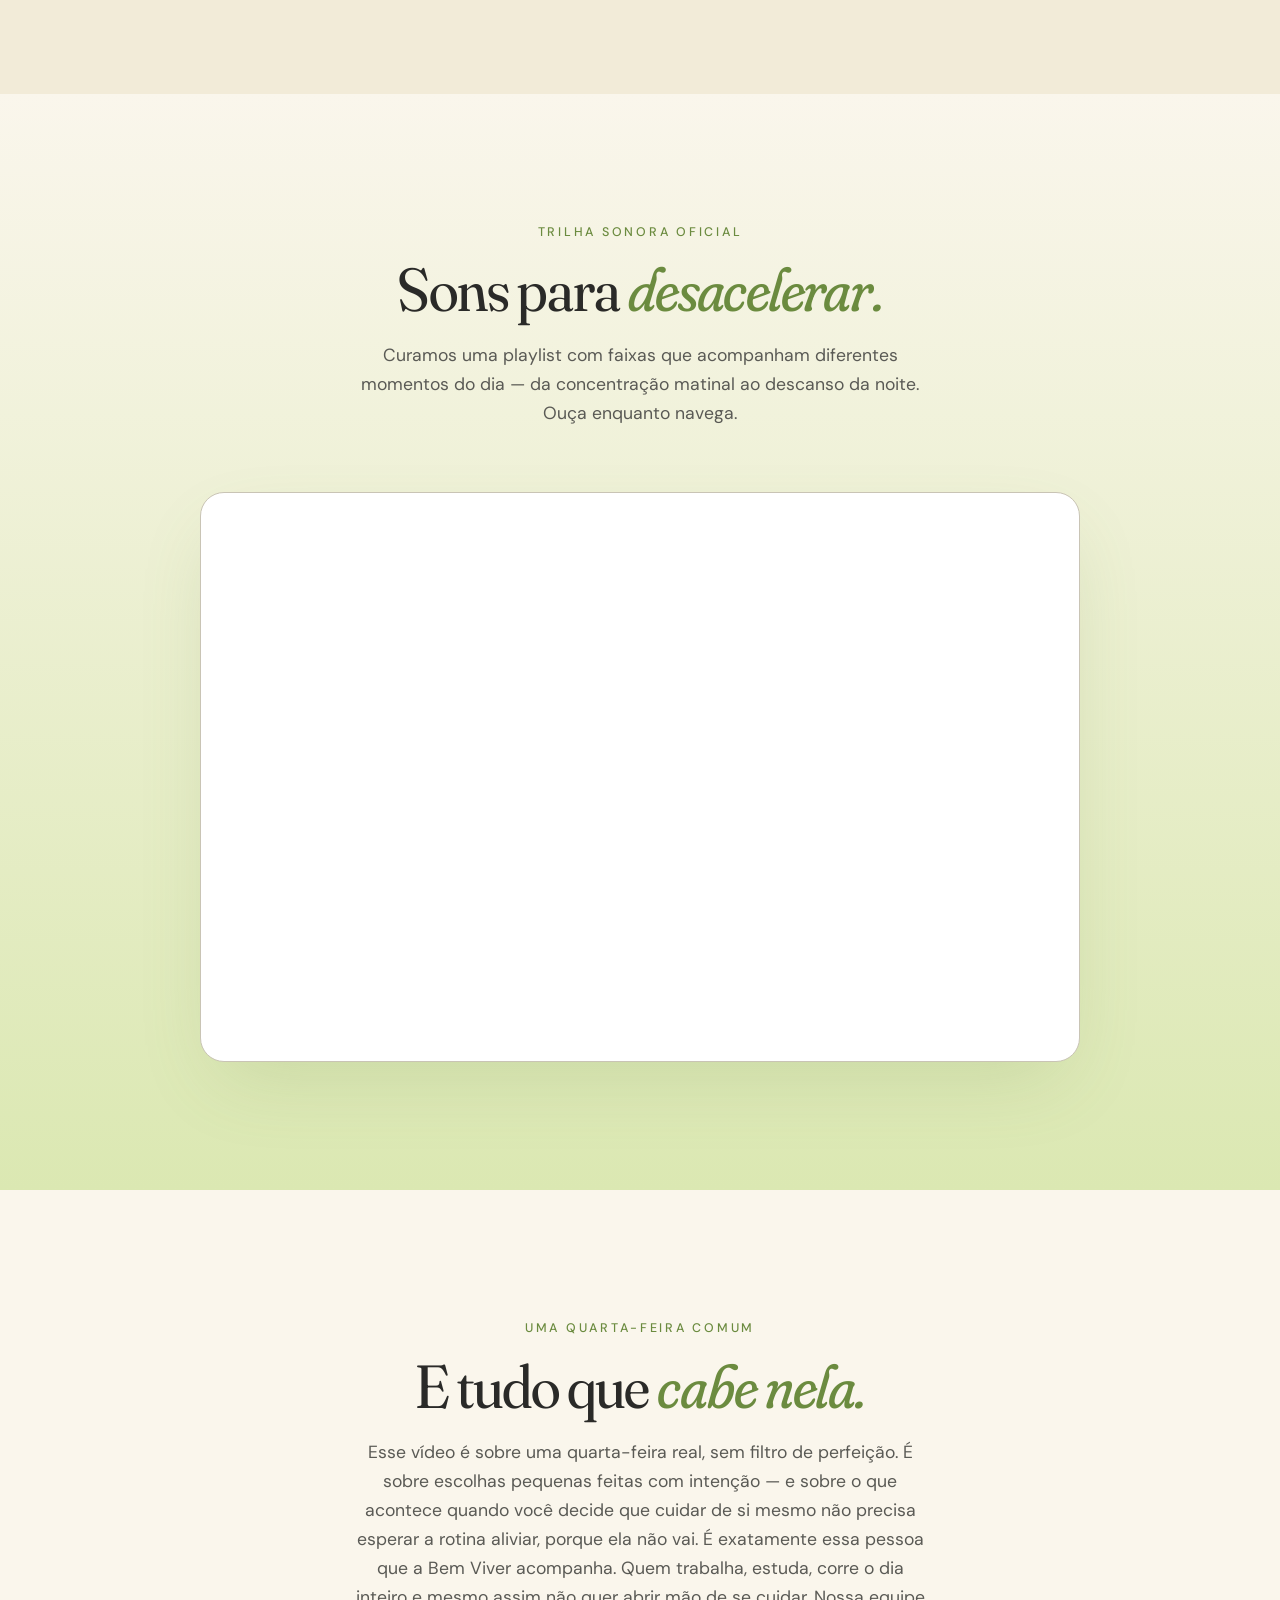
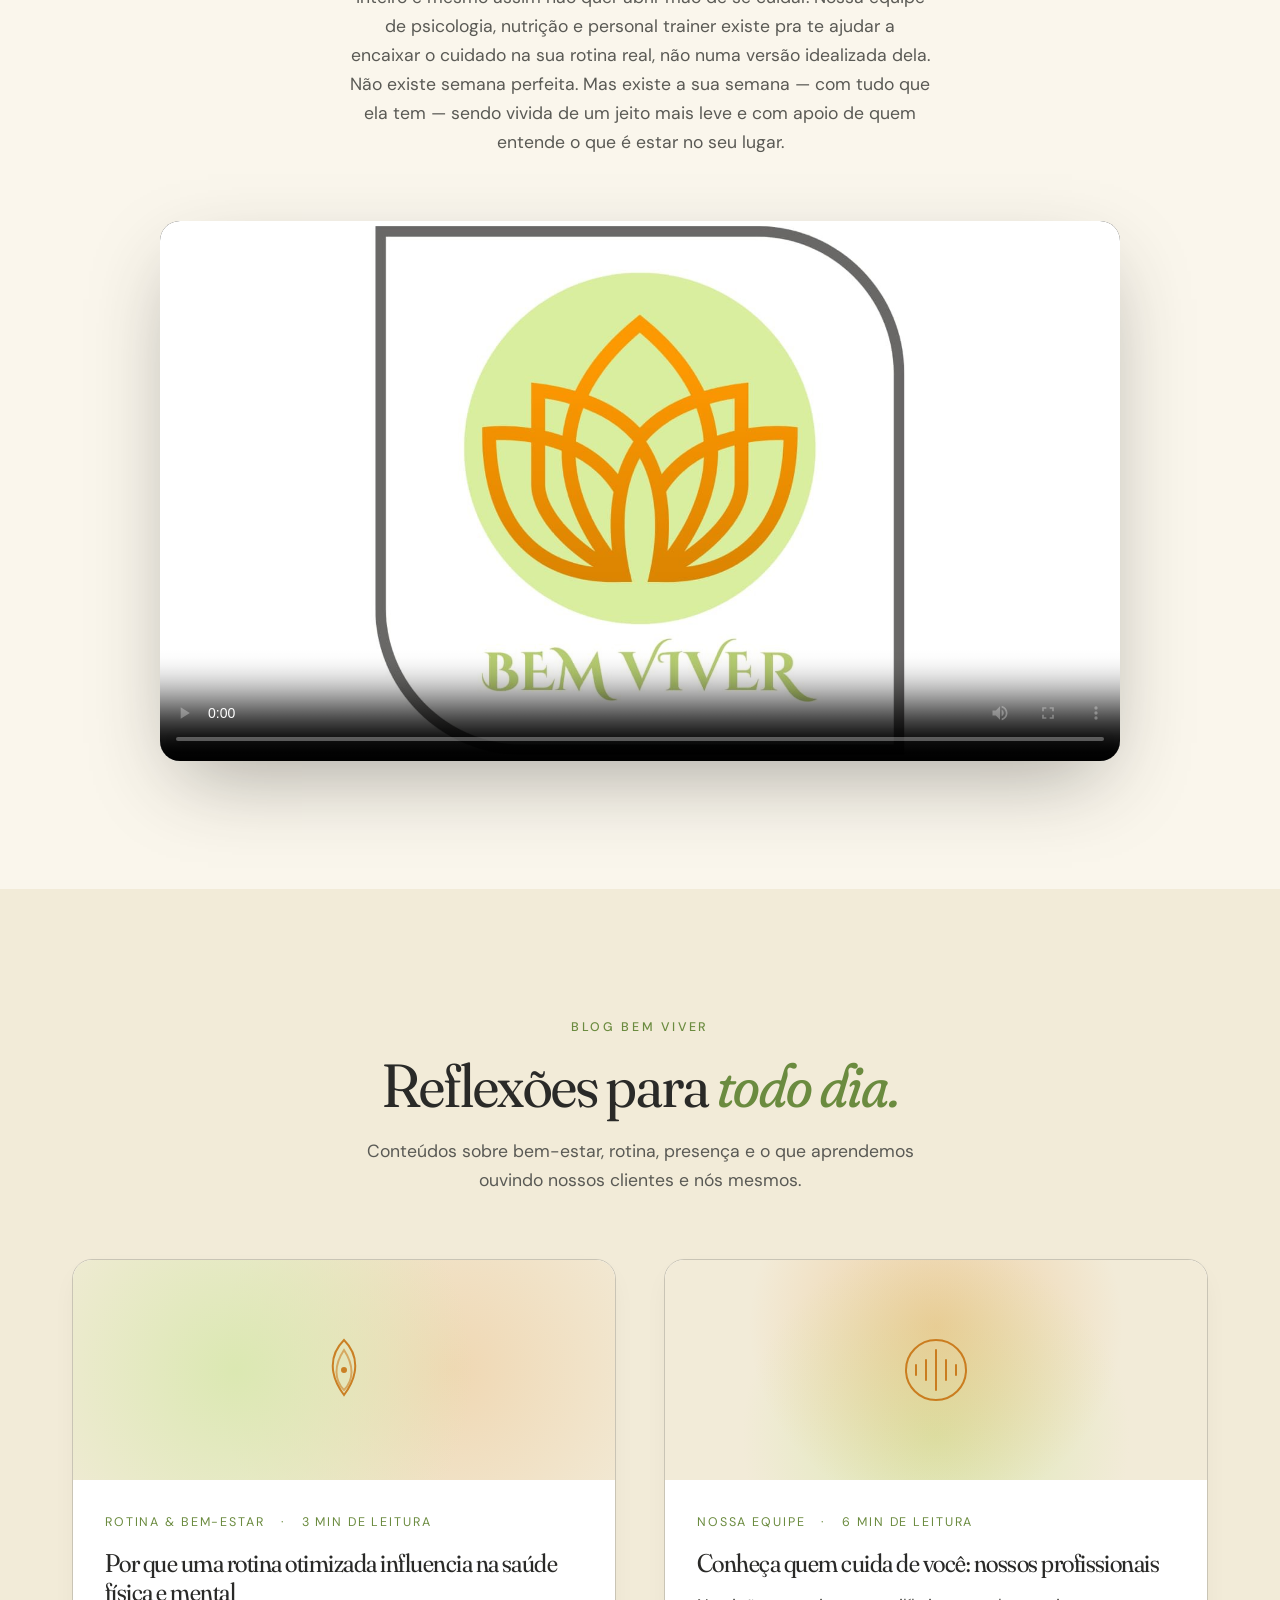
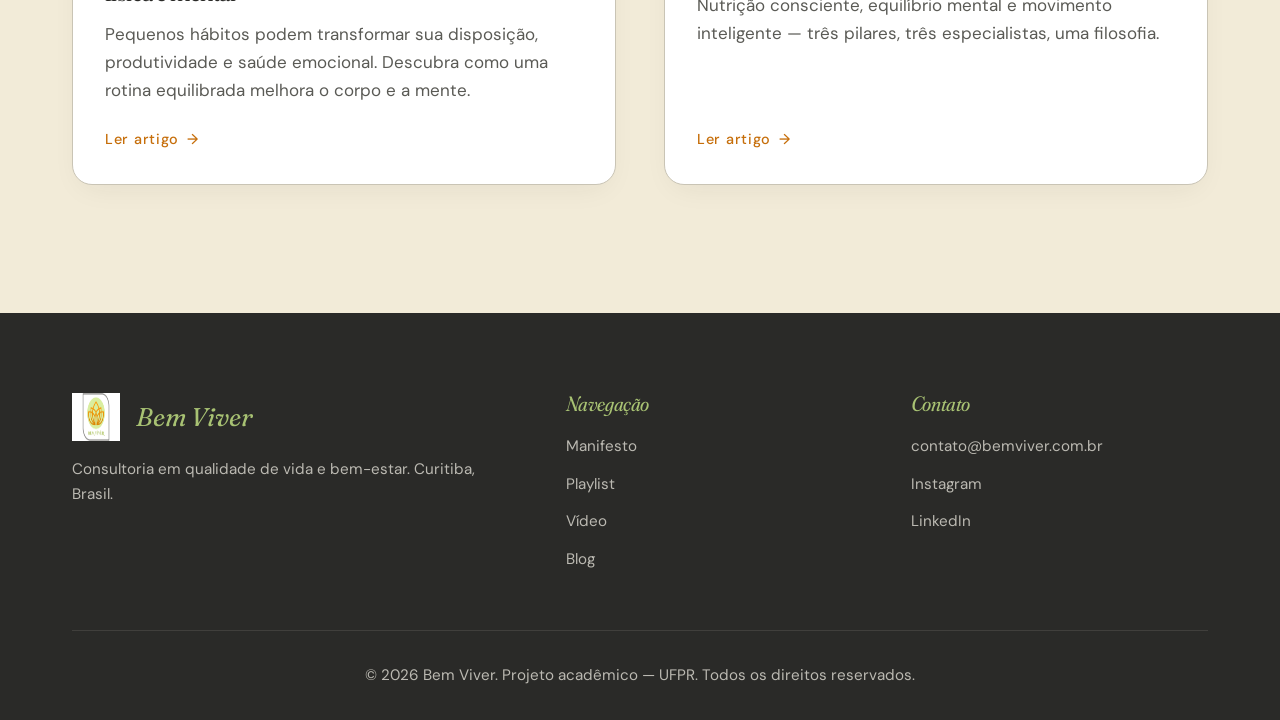
==== commit b180a913: "Update index.html" ====
--- a/index.html
+++ b/index.html
@@ -128,9 +128,11 @@
   <section id="video">
     <div class="container">
       <div class="section-head">
-        <span class="eyebrow">Vídeo institucional</span>
-        <h2>Quem somos, em <em>movimento.</em></h2>
-        <p>Um convite breve para conhecer a Bem Viver — quem somos, o que fazemos e por que acreditamos que viver bem é a única forma sustentável de viver.</p>
+        <span class="eyebrow">Uma quarta-feira comum</span>
+        <h2>E tudo que <em>cabe nela.</em></h2>
+        <p>Esse vídeo é sobre uma quarta-feira real, sem filtro de perfeição. É sobre escolhas pequenas feitas com intenção — e sobre o que acontece quando você decide que cuidar de si mesmo não precisa esperar a rotina aliviar, porque ela não vai.
+É exatamente essa pessoa que a Bem Viver acompanha. Quem trabalha, estuda, corre o dia inteiro e mesmo assim não quer abrir mão de se cuidar. Nossa equipe de psicologia, nutrição e personal trainer existe pra te ajudar a encaixar o cuidado na sua rotina real, não numa versão idealizada dela.
+Não existe semana perfeita. Mas existe a sua semana — com tudo que ela tem — sendo vivida de um jeito mais leve e com apoio de quem entende o que é estar no seu lugar.</p>
       </div>
 
       <div class="video-wrap reveal">
